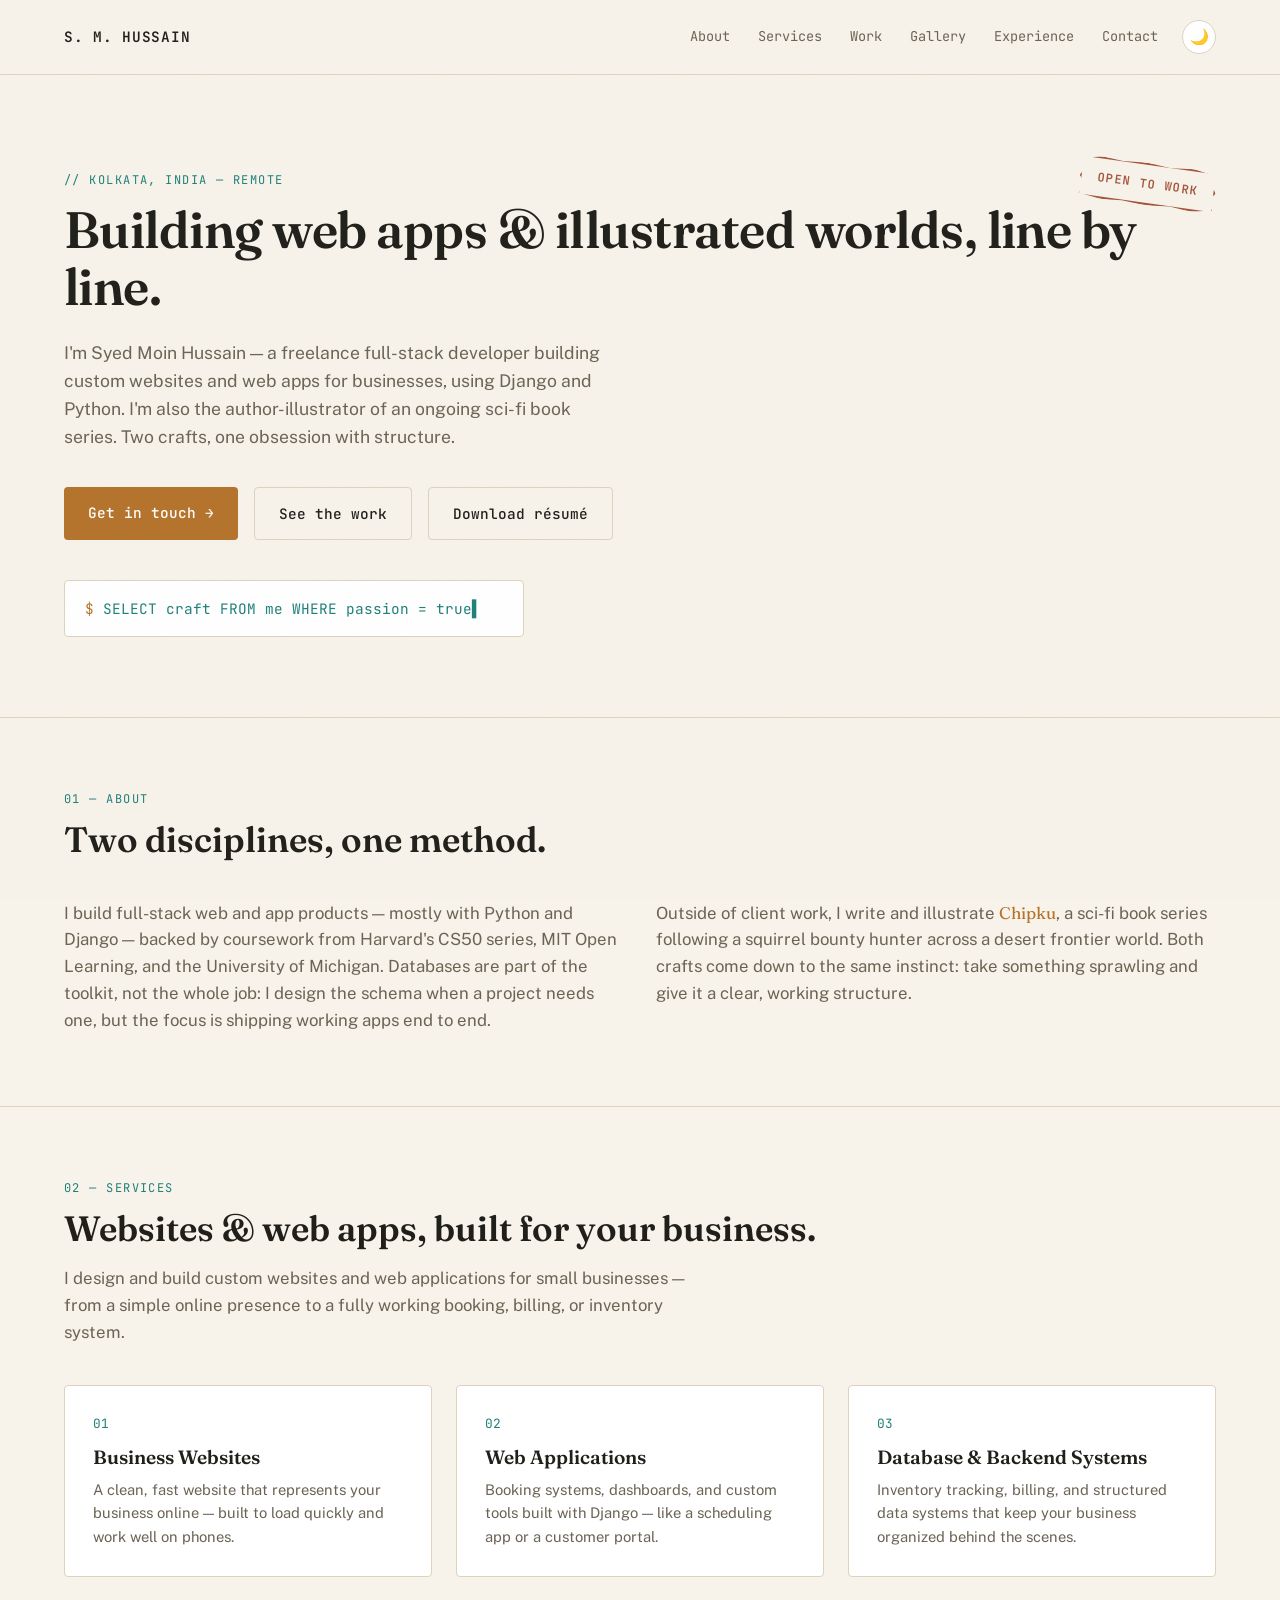
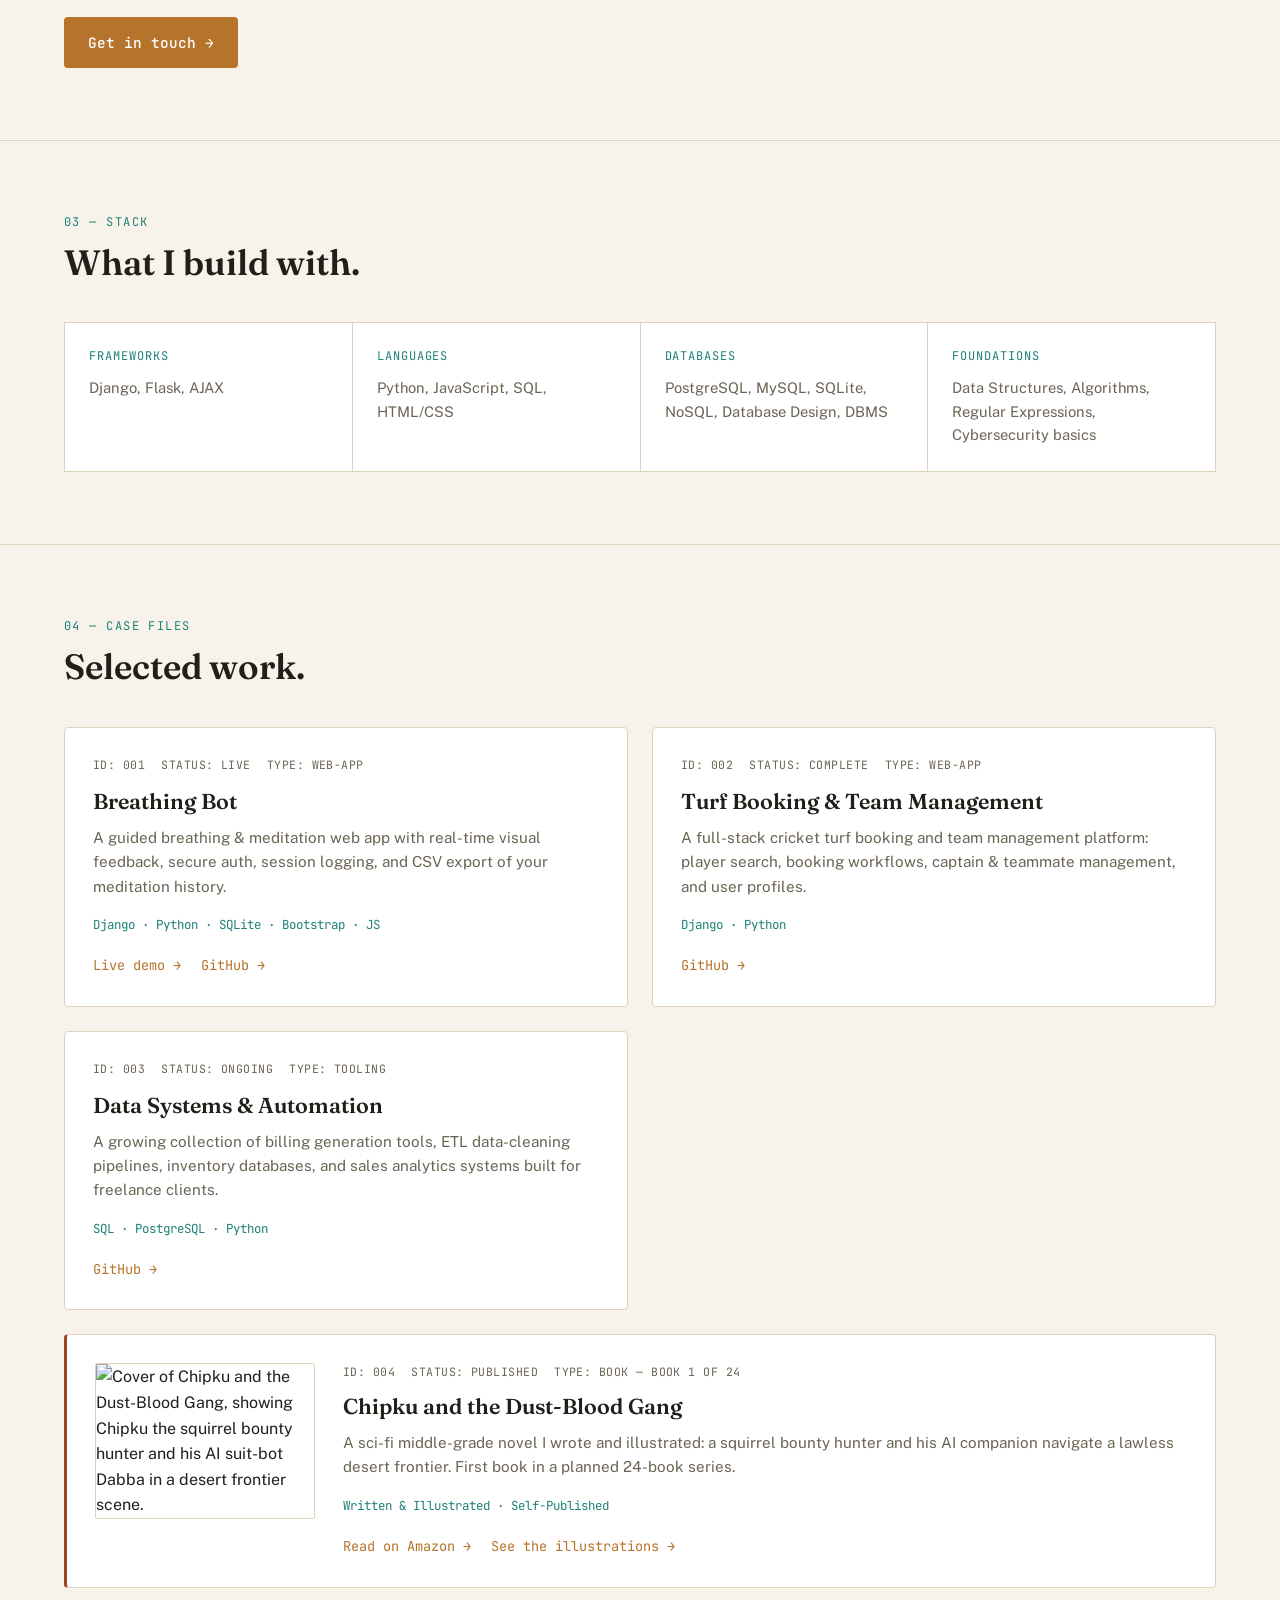
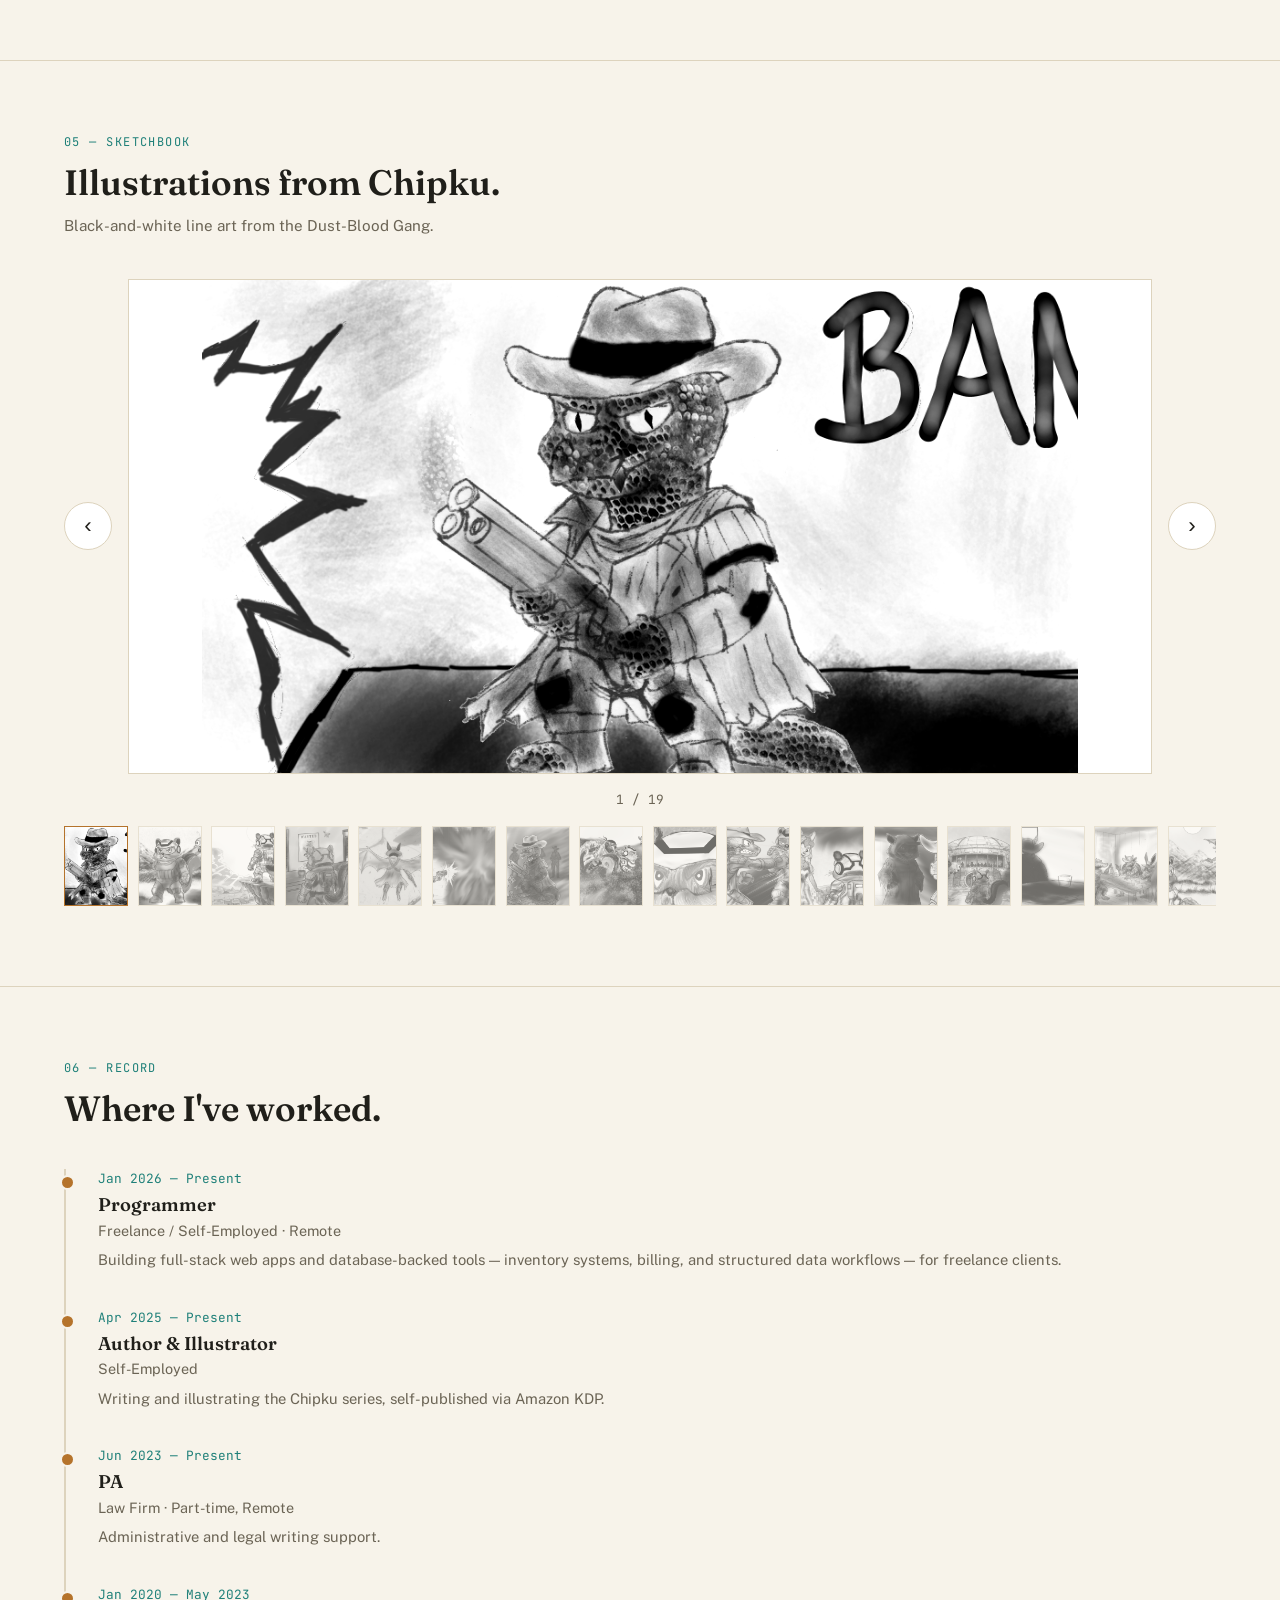
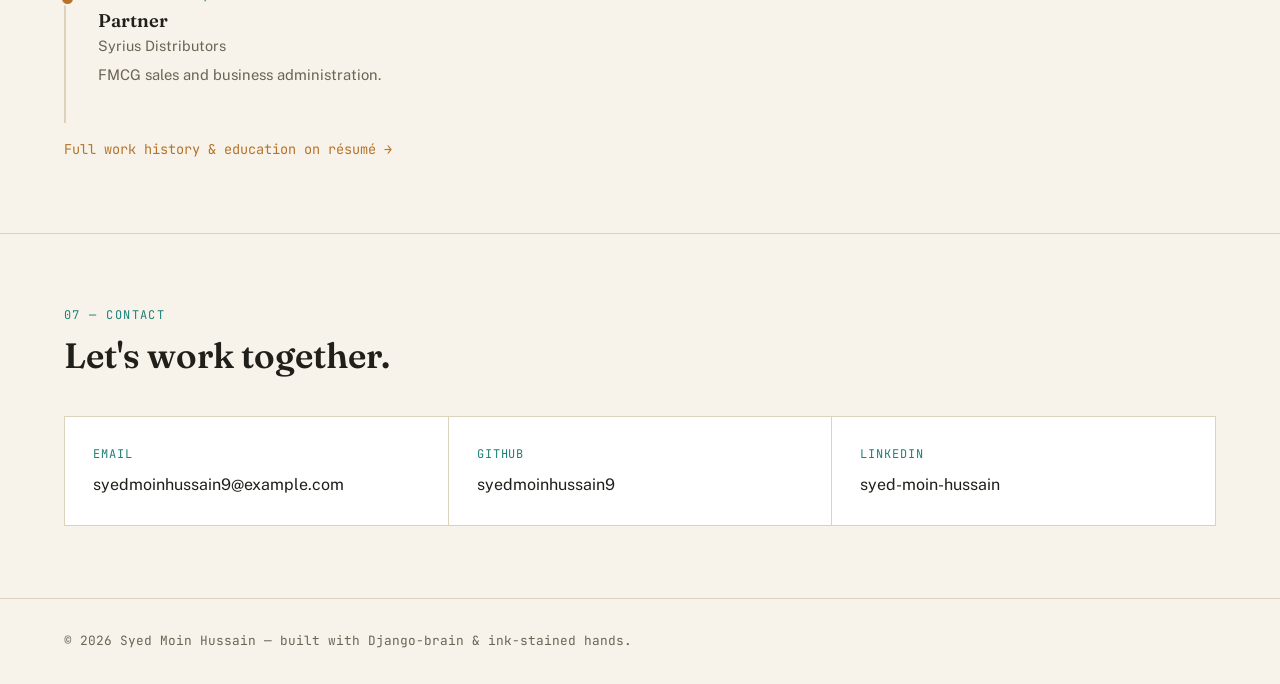
==== docs/index.html @ 38e09d34 "docs" ====
<!DOCTYPE html>
<html lang="en">
<head>
<meta charset="UTF-8">
<meta name="viewport" content="width=device-width, initial-scale=1.0">
<title>Syed Moin Hussain — Programmer, Author & Illustrator</title>
<meta name="description" content="Portfolio of Syed Moin Hussain — freelance full-stack web & app developer, author and illustrator based in Kolkata, India.">

<script>
  // Set theme before first paint to avoid a flash of the wrong theme
  (function() {
    try {
      var stored = localStorage.getItem('theme');
      var prefersDark = window.matchMedia('(prefers-color-scheme: dark)').matches;
      var theme = stored || (prefersDark ? 'dark' : 'light');
      if (theme === 'dark') document.documentElement.setAttribute('data-theme', 'dark');
    } catch (e) {}
  })();
</script>

<link rel="preconnect" href="https://fonts.googleapis.com">
<link rel="preconnect" href="https://fonts.gstatic.com" crossorigin>
<link href="https://fonts.googleapis.com/css2?family=Fraunces:opsz,wght@9..144,400;9..144,500;9..144,600;9..144,700&family=JetBrains+Mono:wght@400;500;600&family=Public+Sans:wght@400;500;600;700&display=swap" rel="stylesheet">

<link rel="stylesheet" href="css/style.css">
</head>
<body>

<!-- noise / grain overlay -->
<div class="grain" aria-hidden="true"></div>

<header class="site-header">
  <div class="site-header-inner">
    <a href="#top" class="brand">S. M. HUSSAIN</a>
    <div class="nav-group">
      <nav class="site-nav">
        <a href="#about">About</a>
        <a href="#services">Services</a>
        <a href="#work">Work</a>
        <a href="#gallery">Gallery</a>
        <a href="#experience">Experience</a>
        <a href="#contact">Contact</a>
      </nav>
      <button id="themeToggle" class="theme-toggle" aria-label="Switch to dark mode">
        <span class="theme-icon theme-icon-moon" aria-hidden="true">🌙</span>
        <span class="theme-icon theme-icon-sun" aria-hidden="true">☀️</span>
      </button>
    </div>
  </div>
</header>

<main>

  <!-- ============ HERO ============ -->
  <section class="hero" id="top">
    <div class="hero-inner">
      <p class="eyebrow mono">// KOLKATA, INDIA — REMOTE</p>
      <h1 class="hero-title">
        Building web apps &amp; illustrated worlds, line by line.
      </h1>
      <p class="hero-sub">
        I'm Syed Moin Hussain — a freelance full-stack developer building
        custom websites and web apps for businesses, using Django and Python.
        I'm also the author-illustrator of an ongoing sci-fi book series. Two
        crafts, one obsession with structure.
      </p>
      <div class="hero-actions">
        <a href="#contact" class="btn btn-primary">Get in touch →</a>
        <a href="#work" class="btn btn-ghost">See the work</a>
        <a href="resume/Syed_Moin_Hussain_Resume.pdf" class="btn btn-ghost">Download résumé</a>
      </div>
      <pre class="terminal-line mono" aria-hidden="true"><span class="prompt">$</span> <span class="type-target" id="typeTarget"></span><span class="cursor">▌</span></pre>
    </div>

    <div class="stamp" aria-hidden="true">
      <span>OPEN TO WORK</span>
    </div>
  </section>

  <!-- ============ ABOUT ============ -->
  <section class="section about" id="about">
    <div class="section-head">
      <p class="eyebrow mono">01 — ABOUT</p>
      <h2>Two disciplines, one method.</h2>
    </div>
    <div class="about-grid">
      <p class="about-text">
        I build full-stack web and app products &mdash; mostly with Python and
        Django &mdash; backed by coursework from Harvard's CS50 series, MIT
        Open Learning, and the University of Michigan. Databases are part of
        the toolkit, not the whole job: I design the schema when a project
        needs one, but the focus is shipping working apps end to end.
      </p>
      <p class="about-text">
        Outside of client work, I write and illustrate <em>Chipku</em>, a
        sci-fi book series following a squirrel bounty hunter across a desert
        frontier world. Both crafts come down to the same instinct: take
        something sprawling and give it a clear, working structure.
      </p>
    </div>
  </section>

  <!-- ============ SERVICES ============ -->
  <section class="section services" id="services">
    <div class="section-head">
      <p class="eyebrow mono">02 — SERVICES</p>
      <h2>Websites &amp; web apps, built for your business.</h2>
      <p class="services-sub">
        I design and build custom websites and web applications for small
        businesses &mdash; from a simple online presence to a fully working
        booking, billing, or inventory system.
      </p>
    </div>

    <div class="services-grid">
      <div class="service-card">
        <p class="service-num mono">01</p>
        <h3>Business Websites</h3>
        <p>A clean, fast website that represents your business online &mdash; built to load quickly and work well on phones.</p>
      </div>
      <div class="service-card">
        <p class="service-num mono">02</p>
        <h3>Web Applications</h3>
        <p>Booking systems, dashboards, and custom tools built with Django &mdash; like a scheduling app or a customer portal.</p>
      </div>
      <div class="service-card">
        <p class="service-num mono">03</p>
        <h3>Database &amp; Backend Systems</h3>
        <p>Inventory tracking, billing, and structured data systems that keep your business organized behind the scenes.</p>
      </div>
    </div>

    <div class="services-cta">
      <a href="#contact" class="btn btn-primary">Get in touch →</a>
    </div>
  </section>

  <!-- ============ SKILLS ============ -->
  <section class="section skills">
    <div class="section-head">
      <p class="eyebrow mono">03 — STACK</p>
      <h2>What I build with.</h2>
    </div>
    <div class="skills-grid">
      <div class="skill-card">
        <p class="skill-label mono">frameworks</p>
        <p>Django, Flask, AJAX</p>
      </div>
      <div class="skill-card">
        <p class="skill-label mono">languages</p>
        <p>Python, JavaScript, SQL, HTML/CSS</p>
      </div>
      <div class="skill-card">
        <p class="skill-label mono">databases</p>
        <p>PostgreSQL, MySQL, SQLite, NoSQL, Database Design, DBMS</p>
      </div>
      <div class="skill-card">
        <p class="skill-label mono">foundations</p>
        <p>Data Structures, Algorithms, Regular Expressions, Cybersecurity basics</p>
      </div>
    </div>
  </section>

  <!-- ============ WORK / PROJECTS ============ -->
  <section class="section work" id="work">
    <div class="section-head">
      <p class="eyebrow mono">04 — CASE FILES</p>
      <h2>Selected work.</h2>
    </div>

    <div class="case-grid">

      <!-- Breathing Bot -->
      <article class="case-card">
        <div class="case-meta mono">
          <span>id: 001</span><span>status: live</span><span>type: web-app</span>
        </div>
        <h3>Breathing Bot</h3>
        <p class="case-desc">
          A guided breathing &amp; meditation web app with real-time visual
          feedback, secure auth, session logging, and CSV export of your
          meditation history.
        </p>
        <p class="case-stack mono">Django · Python · SQLite · Bootstrap · JS</p>
        <div class="case-links">
          <a href="https://breathing-bot.onrender.com/" class="case-link" data-placeholder="render-url">Live demo →</a>
          <a href="https://github.com/syedmoinhussain9/breathing-bot-django" class="case-link">GitHub →</a>
        </div>
      </article>

      <!-- Turf Booking -->
      <article class="case-card">
        <div class="case-meta mono">
          <span>id: 002</span><span>status: complete</span><span>type: web-app</span>
        </div>
        <h3>Turf Booking &amp; Team Management</h3>
        <p class="case-desc">
          A full-stack cricket turf booking and team management platform:
          player search, booking workflows, captain &amp; teammate management,
          and user profiles.
        </p>
        <p class="case-stack mono">Django · Python</p>
        <div class="case-links">
          <a href="https://github.com/syedmoinhussain9/turf-booking-management-system" class="case-link">GitHub →</a>
        </div>
      </article>

      <!-- Data Portfolio -->
      <article class="case-card">
        <div class="case-meta mono">
          <span>id: 003</span><span>status: ongoing</span><span>type: tooling</span>
        </div>
        <h3>Data Systems &amp; Automation</h3>
        <p class="case-desc">
          A growing collection of billing generation tools, ETL data-cleaning
          pipelines, inventory databases, and sales analytics systems built for
          freelance clients.
        </p>
        <p class="case-stack mono">SQL · PostgreSQL · Python</p>
        <div class="case-links">
          <a href="https://github.com/syedmoinhussain9/data-portfolio" class="case-link">GitHub →</a>
        </div>
      </article>

      <!-- Chipku book -->
      <article class="case-card case-card--book">
        <a href="https://www.amazon.in/CHIPKU-Dust-Blood-Gang-Cindara-Frontier-ebook/dp/B0GFF1YKBP" class="case-cover-link" aria-label="View Chipku and the Dust-Blood Gang on Amazon">
          <img class="case-cover" src="assets/images/cover%20photo.png" alt="Cover of Chipku and the Dust-Blood Gang, showing Chipku the squirrel bounty hunter and his AI suit-bot Dabba in a desert frontier scene." loading="lazy">
        </a>
        <div class="case-book-content">
          <div class="case-meta mono">
            <span>id: 004</span><span>status: published</span><span>type: book — book 1 of 24</span>
          </div>
          <h3>Chipku and the Dust-Blood Gang</h3>
          <p class="case-desc">
            A sci-fi middle-grade novel I wrote and illustrated: a squirrel
            bounty hunter and his AI companion navigate a lawless desert
            frontier. First book in a planned 24-book series.
          </p>
          <p class="case-stack mono">Written &amp; Illustrated · Self-Published</p>
          <div class="case-links">
            <a href="https://www.amazon.in/CHIPKU-Dust-Blood-Gang-Cindara-Frontier-ebook/dp/B0GFF1YKBP" class="case-link">Read on Amazon →</a>
            <a href="#gallery" class="case-link">See the illustrations →</a>
          </div>
        </div>
      </article>

    </div>
  </section>

  <!-- ============ GALLERY ============ -->
  <section class="section gallery" id="gallery">
    <div class="section-head">
      <p class="eyebrow mono">05 — SKETCHBOOK</p>
      <h2>Illustrations from Chipku.</h2>
      <p class="gallery-sub">Black-and-white line art from the Dust-Blood Gang.</p>
    </div>

    <div class="carousel">
      <button class="carousel-arrow carousel-prev" id="prevBtn" aria-label="Previous illustration">‹</button>

      <button class="carousel-viewport" id="carouselViewport" aria-label="View current illustration larger">
        <img id="carouselImg" src="assets/images/image%201.png" alt="Chipku illustration 1" class="carousel-image">
      </button>

      <button class="carousel-arrow carousel-next" id="nextBtn" aria-label="Next illustration">›</button>
    </div>

    <p class="carousel-count mono" id="carouselCount" aria-live="polite">1 / 19</p>

    <div class="carousel-thumbs" id="carouselThumbs"></div>
  </section>

  <!-- Lightbox overlay (full-screen view of the current slide) -->
  <div class="lightbox" id="lightbox" role="dialog" aria-modal="true" aria-label="Enlarged illustration" hidden>
    <button class="lightbox-close" id="lightboxClose" aria-label="Close">✕</button>
    <img src="" alt="" id="lightboxImg">
  </div>

  <!-- ============ EXPERIENCE ============ -->
  <section class="section experience" id="experience">
    <div class="section-head">
      <p class="eyebrow mono">06 — RECORD</p>
      <h2>Where I've worked.</h2>
    </div>

    <ol class="timeline">
      <li class="timeline-item">
        <p class="timeline-date mono">Jan 2026 — Present</p>
        <h3>Programmer</h3>
        <p>Freelance / Self-Employed &middot; Remote</p>
        <p class="timeline-desc">Building full-stack web apps and database-backed tools — inventory systems, billing, and structured data workflows — for freelance clients.</p>
      </li>
      <li class="timeline-item">
        <p class="timeline-date mono">Apr 2025 — Present</p>
        <h3>Author &amp; Illustrator</h3>
        <p>Self-Employed</p>
        <p class="timeline-desc">Writing and illustrating the Chipku series, self-published via Amazon KDP.</p>
      </li>
      <li class="timeline-item">
        <p class="timeline-date mono">Jun 2023 — Present</p>
        <h3>PA</h3>
        <p>Law Firm &middot; Part-time, Remote</p>
        <p class="timeline-desc">Administrative and legal writing support.</p>
      </li>
      <li class="timeline-item">
        <p class="timeline-date mono">Jan 2020 — May 2023</p>
        <h3>Partner</h3>
        <p>Syrius Distributors</p>
        <p class="timeline-desc">FMCG sales and business administration.</p>
      </li>
    </ol>

    <p class="timeline-more">
      <a href="resume/Syed_Moin_Hussain_Resume.pdf">Full work history &amp; education on résumé →</a>
    </p>
  </section>

  <!-- ============ CONTACT ============ -->
  <section class="section contact" id="contact">
    <div class="section-head">
      <p class="eyebrow mono">07 — CONTACT</p>
      <h2>Let's work together.</h2>
    </div>
    <div class="contact-grid">
      <a href="mailto:syedmoinhussain9@example.com" class="contact-link">
        <span class="mono">email</span>
        <span>syedmoinhussain9@example.com</span>
      </a>
      <a href="https://github.com/syedmoinhussain9" class="contact-link">
        <span class="mono">github</span>
        <span>syedmoinhussain9</span>
      </a>
      <a href="https://www.linkedin.com/in/syed-moin-hussain-5823b2195" class="contact-link">
        <span class="mono">linkedin</span>
        <span>syed-moin-hussain</span>
      </a>
    </div>
  </section>

</main>

<footer class="site-footer">
  <p class="mono">© <span id="year"></span> Syed Moin Hussain — built with Django-brain &amp; ink-stained hands.</p>
</footer>

<script src="js/script.js"></script>
</body>
</html>
---- docs/css/style.css ----
/* ==========================================================================
   TOKENS
   ========================================================================== */
:root {
  --bg:           #f7f3ea;
  --surface:      #ffffff;
  --surface-alt:  #efe8d8;
  --ink:          #201f1a;
  --muted:        #6b6455;
  --accent-sand:  #b5732b;
  --accent-teal:  #1f8079;
  --accent-rust:  #9c4327;
  --border:       #ddd3bd;
  --header-bg:    rgba(247, 243, 234, 0.85);

  --font-display: 'Fraunces', serif;
  --font-mono:    'JetBrains Mono', monospace;
  --font-body:    'Public Sans', sans-serif;

  --max-width: 1080px;
  --side-pad: clamp(1.5rem, 5vw, 5rem);
  --radius: 4px;
}

/* Dark theme overrides — activated via [data-theme="dark"] on <html> */
[data-theme="dark"] {
  --bg:           #14151c;
  --surface:      #1c1e2a;
  --surface-alt:  #242737;
  --ink:          #eee6d6;
  --muted:        #948d7c;
  --accent-sand:  #c98a3e;
  --accent-teal:  #49b9ae;
  --accent-rust:  #a4462c;
  --border:       #33364a;
  --header-bg:    rgba(20, 21, 28, 0.85);
}

/* Smooth theme transition */
body,
.site-header,
.terminal-line,
.btn,
.skill-card,
.service-card,
.case-card,
.carousel-viewport,
.carousel-arrow,
.carousel-thumb,
.contact-link {
  transition: background-color 0.25s ease, color 0.25s ease, border-color 0.25s ease;
}

/* ==========================================================================
   RESET & BASE
   ========================================================================== */
* { box-sizing: border-box; }
html { scroll-behavior: smooth; }

@media (prefers-reduced-motion: reduce) {
  html { scroll-behavior: auto; }
  * { animation-duration: 0.01ms !important; animation-iteration-count: 1 !important; transition-duration: 0.01ms !important; }
}

body {
  margin: 0;
  background: var(--bg);
  color: var(--ink);
  font-family: var(--font-body);
  font-size: 16px;
  line-height: 1.6;
  -webkit-font-smoothing: antialiased;
}

a {
  color: inherit;
  text-decoration: none;
}

h1, h2, h3 {
  font-family: var(--font-display);
  font-weight: 600;
  line-height: 1.1;
  margin: 0;
}

p { margin: 0; }

.mono { font-family: var(--font-mono); }

.eyebrow {
  color: var(--accent-teal);
  letter-spacing: 0.12em;
  text-transform: uppercase;
  font-size: 0.75rem;
  margin-bottom: 0.75rem;
}

::selection {
  background: var(--accent-sand);
  color: var(--bg);
}

:focus-visible {
  outline: 2px solid var(--accent-teal);
  outline-offset: 3px;
}

/* Grain / texture overlay -------------------------------------------------- */
.grain {
  position: fixed;
  inset: 0;
  z-index: 999;
  pointer-events: none;
  opacity: 0.035;
  background-image: url("data:image/svg+xml,%3Csvg xmlns='http://www.w3.org/2000/svg' width='120' height='120'%3E%3Cfilter id='n'%3E%3CfeTurbulence type='fractalNoise' baseFrequency='0.9' numOctaves='2' stitchTiles='stitch'/%3E%3C/filter%3E%3Crect width='100%25' height='100%25' filter='url(%23n)'/%3E%3C/svg%3E");
}

/* ==========================================================================
   HEADER
   ========================================================================== */
.site-header {
  position: sticky;
  top: 0;
  z-index: 100;
  background: var(--header-bg);
  backdrop-filter: blur(8px);
  border-bottom: 1px solid var(--border);
}

.site-header-inner {
  width: 100%;
  display: flex;
  align-items: center;
  justify-content: space-between;
  padding: 1.25rem var(--side-pad);
}

.brand {
  font-family: var(--font-mono);
  font-weight: 600;
  font-size: 0.9rem;
  letter-spacing: 0.05em;
}

.site-nav {
  display: flex;
  gap: 1.75rem;
  font-family: var(--font-mono);
  font-size: 0.85rem;
}

.site-nav a {
  color: var(--muted);
  transition: color 0.2s ease;
}

.site-nav a:hover { color: var(--accent-sand); }

.nav-group {
  display: flex;
  align-items: center;
  gap: 1.5rem;
}

.theme-toggle {
  display: flex;
  align-items: center;
  justify-content: center;
  width: 34px;
  height: 34px;
  border-radius: 50%;
  border: 1px solid var(--border);
  background: var(--surface);
  cursor: pointer;
  padding: 0;
  transition: border-color 0.2s ease, background-color 0.25s ease;
}

.theme-toggle:hover {
  border-color: var(--accent-sand);
}

.theme-icon {
  font-size: 0.95rem;
  line-height: 1;
  display: none;
}

/* Show the moon (switch-to-dark) icon in light mode, sun in dark mode */
.theme-icon-moon { display: block; }
.theme-icon-sun { display: none; }

[data-theme="dark"] .theme-icon-moon { display: none; }
[data-theme="dark"] .theme-icon-sun { display: block; }

/* ==========================================================================
   HERO
   ========================================================================== */
.hero {
  position: relative;
  width: 100%;
  padding: 6rem var(--side-pad) 5rem;
}

.hero-inner { max-width: 1200px; }

.hero-title {
  font-size: clamp(2.2rem, 5.5vw, 3.2rem);
  letter-spacing: -0.01em;
  margin-bottom: 1.5rem;
}

.accent-underline {
  background-image: linear-gradient(180deg, transparent 62%, var(--accent-sand) 62%);
}

.hero-sub {
  font-size: 1.1rem;
  color: var(--muted);
  max-width: 560px;
  margin-bottom: 2.25rem;
}

.hero-actions {
  display: flex;
  gap: 1rem;
  margin-bottom: 2.5rem;
  flex-wrap: wrap;
}

.btn {
  display: inline-block;
  padding: 0.85rem 1.5rem;
  border-radius: var(--radius);
  font-family: var(--font-mono);
  font-size: 0.9rem;
  font-weight: 500;
  transition: transform 0.15s ease, background 0.2s ease, border-color 0.2s ease;
}

.btn-primary {
  background: var(--accent-sand);
  color: #fff;
}
.btn-primary:hover { background: var(--accent-rust); color: #fff; transform: translateY(-2px); }

.btn-ghost {
  border: 1px solid var(--border);
  color: var(--ink);
}
.btn-ghost:hover { border-color: var(--accent-teal); color: var(--accent-teal); transform: translateY(-2px); }

.terminal-line {
  background: var(--surface);
  border: 1px solid var(--border);
  border-radius: var(--radius);
  padding: 1rem 1.25rem;
  font-size: 0.9rem;
  color: var(--accent-teal);
  max-width: 460px;
  margin: 0;
  white-space: pre-wrap;
}

.prompt { color: var(--accent-sand); }

.cursor {
  animation: blink 1s step-end infinite;
  color: var(--accent-teal);
}

@keyframes blink {
  0%, 100% { opacity: 1; }
  50% { opacity: 0; }
}

/* Bounty stamp signature element ------------------------------------------ */
.stamp {
  position: absolute;
  top: 5.5rem;
  right: var(--side-pad);
  transform: rotate(8deg);
  border: 2px solid var(--accent-rust);
  color: var(--accent-rust);
  font-family: var(--font-mono);
  font-weight: 600;
  font-size: 0.75rem;
  letter-spacing: 0.12em;
  padding: 0.6rem 1rem;
  clip-path: polygon(
    2% 8%, 15% 0%, 30% 4%, 48% 0%, 65% 5%, 82% 0%, 98% 9%,
    96% 30%, 100% 50%, 95% 70%, 99% 91%, 83% 100%, 68% 95%,
    50% 100%, 33% 96%, 18% 100%, 1% 92%, 5% 70%, 0% 50%, 4% 30%
  );
  opacity: 0.9;
  display: none;
}

@media (min-width: 860px) {
  .stamp { display: block; }
}

/* ==========================================================================
   SECTION LAYOUT
   ========================================================================== */
.section {
  width: 100%;
  padding: 4.5rem var(--side-pad);
  border-top: 1px solid var(--border);
}

.section-head { margin-bottom: 2.5rem; }
.section-head h2 { font-size: clamp(1.6rem, 3.5vw, 2.2rem); }

/* About --------------------------------------------------------------------*/
.about-grid {
  display: grid;
  grid-template-columns: 1fr 1fr;
  gap: 2rem;
}

.about-text { color: var(--muted); font-size: 1.05rem; }
.about-text em { color: var(--accent-sand); font-style: normal; font-family: var(--font-display); }

@media (max-width: 720px) {
  .about-grid { grid-template-columns: 1fr; }
}

/* Services -----------------------------------------------------------------*/
.services-sub {
  color: var(--muted);
  font-size: 1.05rem;
  max-width: 640px;
  margin-top: 1rem;
}

.services-grid {
  display: grid;
  grid-template-columns: repeat(3, 1fr);
  gap: 1.5rem;
  margin-bottom: 2.5rem;
}

.service-card {
  background: var(--surface);
  border: 1px solid var(--border);
  border-radius: var(--radius);
  padding: 1.75rem;
}

.service-num {
  color: var(--accent-teal);
  font-size: 0.8rem;
  margin-bottom: 0.75rem;
}

.service-card h3 {
  font-size: 1.2rem;
  margin-bottom: 0.6rem;
}

.service-card p:last-child {
  color: var(--muted);
  font-size: 0.92rem;
}

.services-cta {
  display: flex;
  justify-content: flex-start;
}

@media (max-width: 860px) {
  .services-grid { grid-template-columns: 1fr; }
}

/* Skills ---------------------------------------------------------------- */
.skills-grid {
  display: grid;
  grid-template-columns: repeat(4, 1fr);
  gap: 1px;
  background: var(--border);
  border: 1px solid var(--border);
}

.skill-card {
  background: var(--surface);
  padding: 1.5rem;
}

.skill-label {
  color: var(--accent-teal);
  font-size: 0.75rem;
  letter-spacing: 0.08em;
  text-transform: uppercase;
  margin-bottom: 0.6rem;
}

.skill-card p:last-child { color: var(--muted); font-size: 0.92rem; }

@media (max-width: 860px) {
  .skills-grid { grid-template-columns: repeat(2, 1fr); }
}

/* Work / Case cards -------------------------------------------------------*/
.case-grid {
  display: grid;
  grid-template-columns: repeat(2, 1fr);
  gap: 1.5rem;
}

.case-card {
  background: var(--surface);
  border: 1px solid var(--border);
  border-radius: var(--radius);
  padding: 1.75rem;
  transition: border-color 0.2s ease, transform 0.2s ease;
}

.case-card:hover {
  border-color: var(--accent-sand);
  transform: translateY(-3px);
}

.case-card--book {
  grid-column: 1 / -1;
  display: grid;
  grid-template-columns: 220px 1fr;
  gap: 1.75rem;
  border-left: 3px solid var(--accent-rust);
  padding: 1.75rem;
}

.case-cover-link {
  display: block;
  overflow: hidden;
  border-radius: 2px;
}

.case-cover {
  width: 100%;
  height: 100%;
  object-fit: cover;
  border-radius: 2px;
  border: 1px solid var(--border);
  transition: transform 0.25s ease, filter 0.25s ease;
}

.case-cover-link:hover .case-cover {
  transform: scale(1.03);
  filter: brightness(1.08);
}

.case-book-content {
  display: flex;
  flex-direction: column;
  justify-content: center;
}

.case-book-content .case-meta { margin-bottom: 0.85rem; }

@media (max-width: 640px) {
  .case-card--book {
    grid-template-columns: 1fr;
  }
  .case-cover {
    max-height: 280px;
  }
}

.case-meta {
  display: flex;
  gap: 1rem;
  flex-wrap: wrap;
  font-size: 0.72rem;
  color: var(--muted);
  margin-bottom: 1rem;
  text-transform: uppercase;
  letter-spacing: 0.04em;
}

.case-card h3 {
  font-size: 1.35rem;
  margin-bottom: 0.75rem;
}

.case-desc {
  color: var(--muted);
  font-size: 0.95rem;
  margin-bottom: 1rem;
}

.case-stack {
  font-size: 0.78rem;
  color: var(--accent-teal);
  margin-bottom: 1.25rem;
}

.case-links {
  display: flex;
  gap: 1.25rem;
  flex-wrap: wrap;
}

.case-link {
  font-family: var(--font-mono);
  font-size: 0.85rem;
  color: var(--accent-sand);
  border-bottom: 1px solid transparent;
  transition: border-color 0.2s ease;
}

.case-link:hover { border-color: var(--accent-sand); }

@media (max-width: 780px) {
  .case-grid { grid-template-columns: 1fr; }
}

@media (min-width: 1400px) {
  .case-grid { grid-template-columns: repeat(3, 1fr); }
}

/* Gallery / Carousel --------------------------------------------------------*/
.gallery-sub {
  color: var(--muted);
  font-size: 0.95rem;
  margin-top: 0.75rem;
}

.carousel {
  display: flex;
  align-items: center;
  gap: 1rem;
}

.carousel-viewport {
  flex: 1;
  border: 1px solid var(--border);
  background: var(--surface);
  padding: 0;
  cursor: zoom-in;
  overflow: hidden;
  display: flex;
  align-items: center;
  justify-content: center;
  height: clamp(320px, 55vh, 560px);
}

.carousel-image {
  max-width: 100%;
  max-height: 100%;
  object-fit: contain;
  filter: grayscale(1) contrast(1.05);
  transition: filter 0.2s ease;
}

.carousel-viewport:hover .carousel-image { filter: grayscale(0.35) contrast(1.05); }

.carousel-arrow {
  flex-shrink: 0;
  width: 48px;
  height: 48px;
  border-radius: 50%;
  border: 1px solid var(--border);
  background: var(--surface);
  color: var(--ink);
  font-size: 1.4rem;
  cursor: pointer;
  transition: border-color 0.2s ease, color 0.2s ease;
}

.carousel-arrow:hover {
  border-color: var(--accent-sand);
  color: var(--accent-sand);
}

.carousel-count {
  text-align: center;
  color: var(--muted);
  font-size: 0.8rem;
  margin-top: 1rem;
}

.carousel-thumbs {
  display: flex;
  gap: 0.6rem;
  overflow-x: auto;
  margin-top: 1rem;
  padding-bottom: 0.5rem;
}

.carousel-thumb {
  flex-shrink: 0;
  width: 64px;
  height: 80px;
  border: 1px solid var(--border);
  padding: 0;
  cursor: pointer;
  overflow: hidden;
  opacity: 0.55;
  transition: opacity 0.2s ease, border-color 0.2s ease;
}

.carousel-thumb img {
  width: 100%;
  height: 100%;
  object-fit: cover;
  filter: grayscale(1);
  display: block;
}

.carousel-thumb:hover { opacity: 0.85; }

.carousel-thumb.active {
  opacity: 1;
  border-color: var(--accent-sand);
}

@media (max-width: 640px) {
  .carousel-arrow { width: 38px; height: 38px; font-size: 1.1rem; }
  .carousel-viewport { height: clamp(240px, 45vh, 400px); }
}

.lightbox {
  position: fixed;
  inset: 0;
  z-index: 1000;
  background: rgba(10, 10, 14, 0.92);
  display: flex;
  align-items: center;
  justify-content: center;
  padding: 2rem;
}

.lightbox[hidden] { display: none; }

.lightbox img {
  max-width: min(90vw, 900px);
  max-height: 85vh;
  object-fit: contain;
  border: 1px solid var(--border);
}

.lightbox-close {
  position: absolute;
  top: 1.5rem;
  right: 1.5rem;
  background: transparent;
  border: 1px solid var(--border);
  color: var(--ink);
  width: 40px;
  height: 40px;
  border-radius: 50%;
  font-size: 1rem;
  cursor: pointer;
  transition: border-color 0.2s ease, color 0.2s ease;
}

.lightbox-close:hover {
  border-color: var(--accent-sand);
  color: var(--accent-sand);
}

/* Experience timeline -------------------------------------------------------*/
.timeline {
  list-style: none;
  margin: 0;
  padding: 0;
  border-left: 2px solid var(--border);
}

.timeline-item {
  position: relative;
  padding: 0 0 2.25rem 2rem;
}

.timeline-item::before {
  content: '';
  position: absolute;
  left: -6.5px;
  top: 6px;
  width: 11px;
  height: 11px;
  background: var(--accent-sand);
  border-radius: 50%;
  border: 2px solid var(--bg);
}

.timeline-date {
  color: var(--accent-teal);
  font-size: 0.8rem;
  margin-bottom: 0.35rem;
}

.timeline-item h3 { font-size: 1.15rem; margin-bottom: 0.2rem; }
.timeline-item p:not(.timeline-date):not(.timeline-desc) { color: var(--muted); font-size: 0.9rem; }
.timeline-desc { color: var(--muted); font-size: 0.92rem; margin-top: 0.4rem; }

.timeline-more {
  margin-top: 1rem;
  font-family: var(--font-mono);
  font-size: 0.85rem;
}

.timeline-more a { color: var(--accent-sand); }
.timeline-more a:hover { color: var(--accent-rust); }

/* Contact -------------------------------------------------------------------*/
.contact-grid {
  display: grid;
  grid-template-columns: repeat(3, 1fr);
  gap: 1px;
  background: var(--border);
  border: 1px solid var(--border);
}

.contact-link {
  background: var(--surface);
  padding: 1.75rem;
  display: flex;
  flex-direction: column;
  gap: 0.5rem;
  transition: background 0.2s ease;
}

.contact-link:hover { background: var(--surface-alt); }

.contact-link span:first-child {
  color: var(--accent-teal);
  font-size: 0.75rem;
  text-transform: uppercase;
  letter-spacing: 0.08em;
}

.contact-link span:last-child { font-size: 1rem; }

@media (max-width: 720px) {
  .contact-grid { grid-template-columns: 1fr; }
}

/* Footer ----------------------------------------------------------------- */
.site-footer {
  width: 100%;
  padding: 2rem var(--side-pad);
  color: var(--muted);
  font-size: 0.8rem;
  border-top: 1px solid var(--border);
}
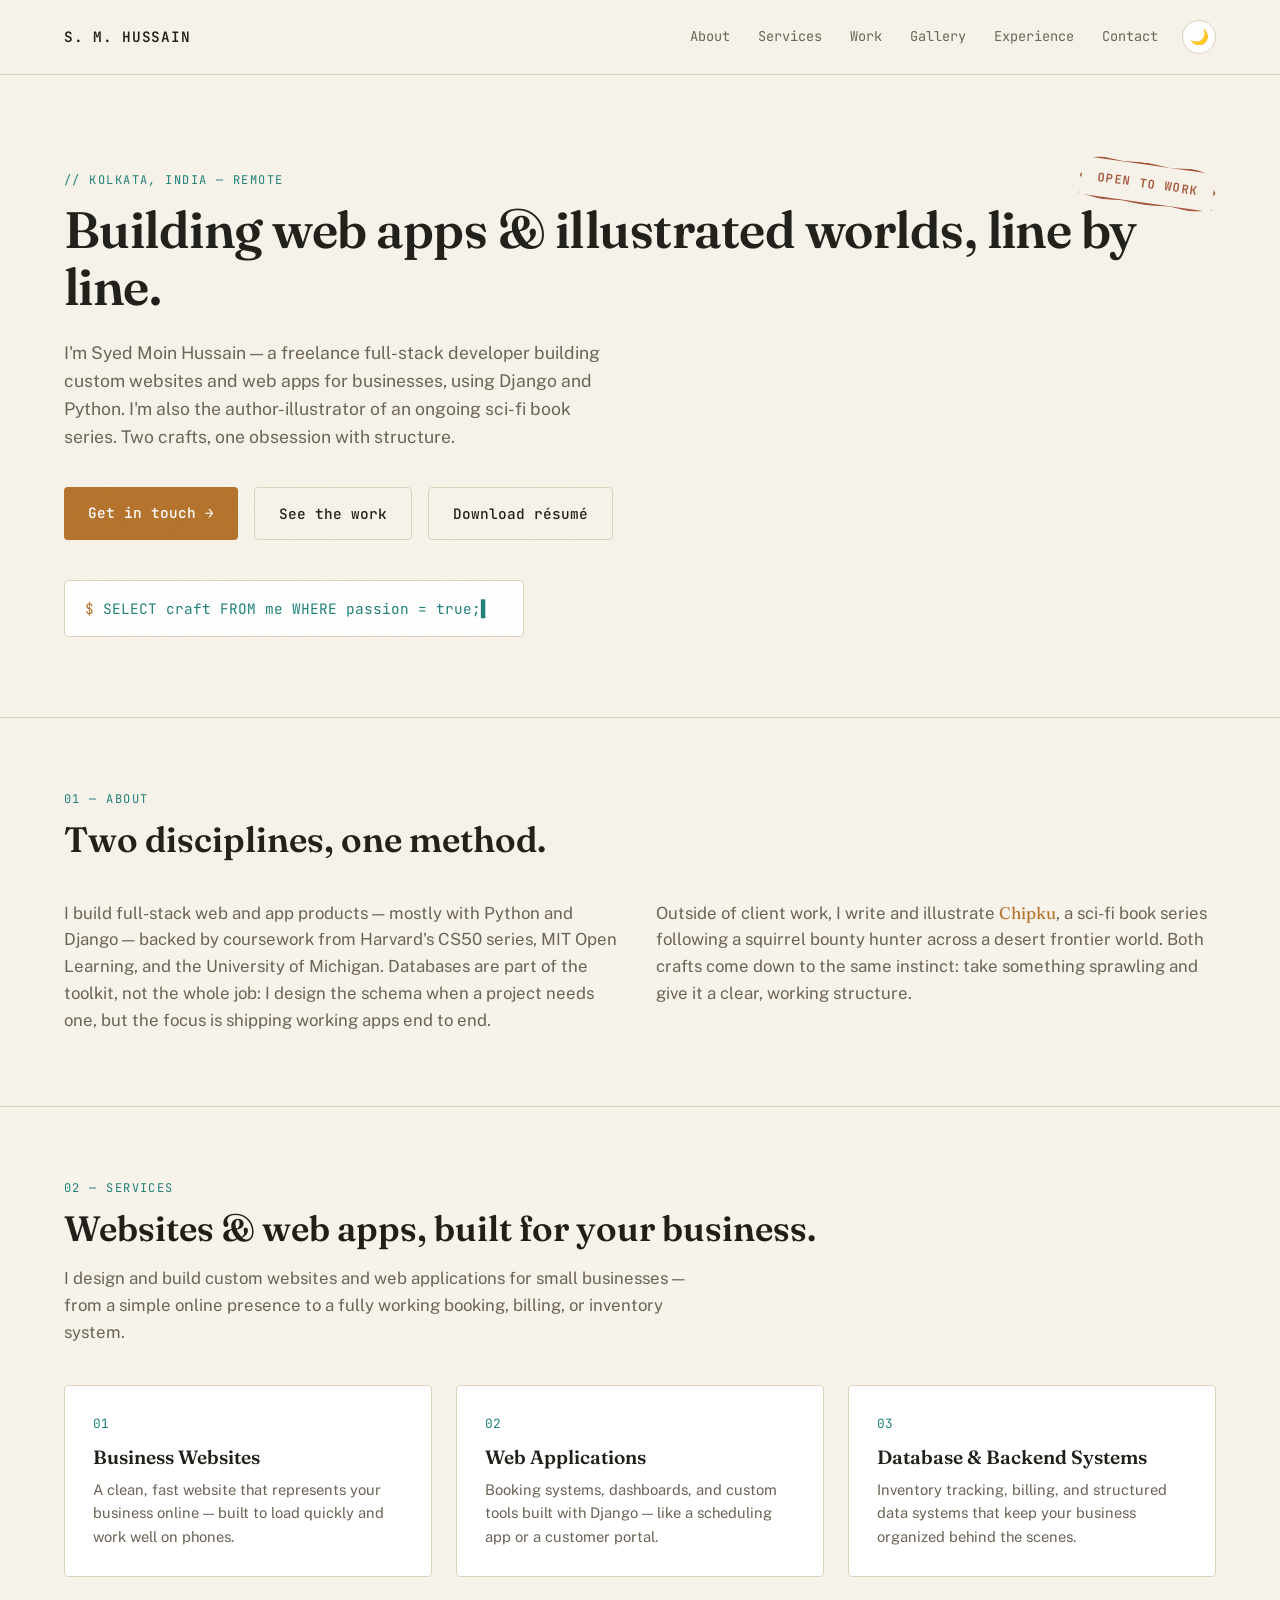
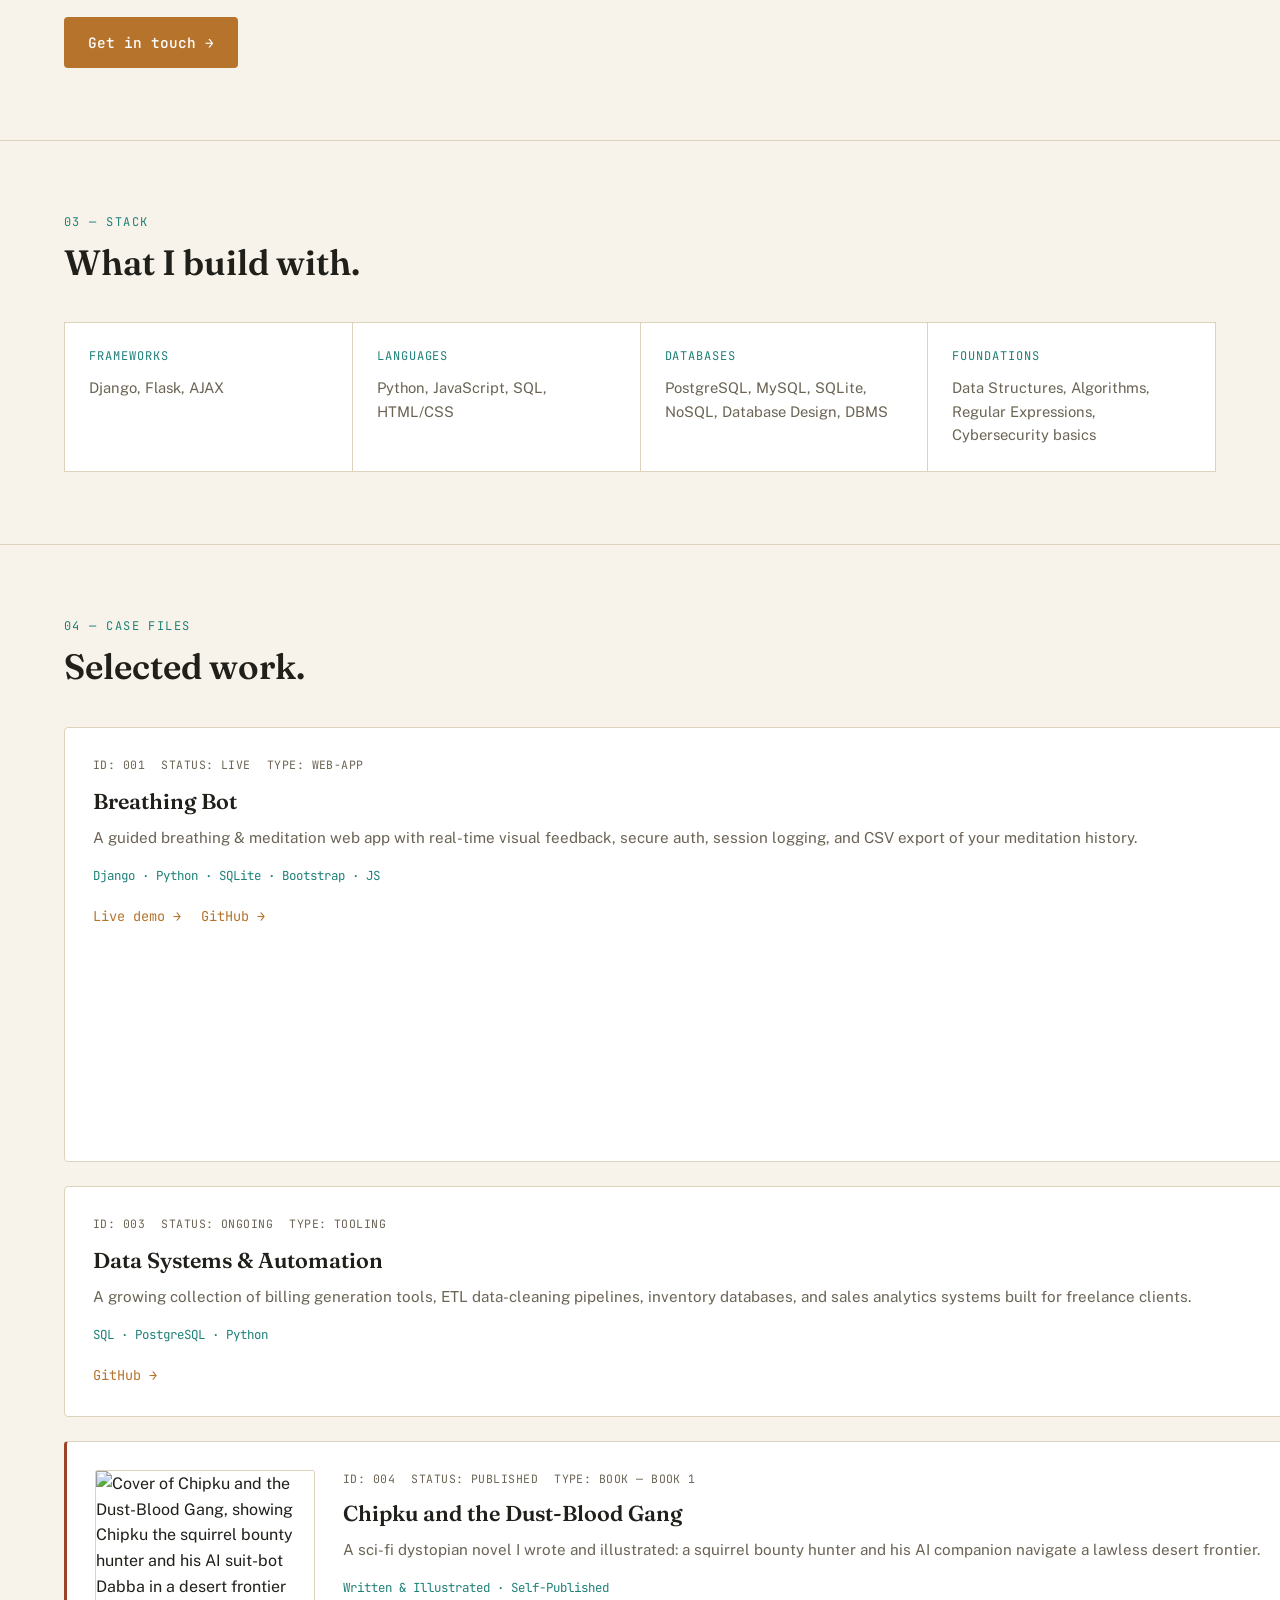
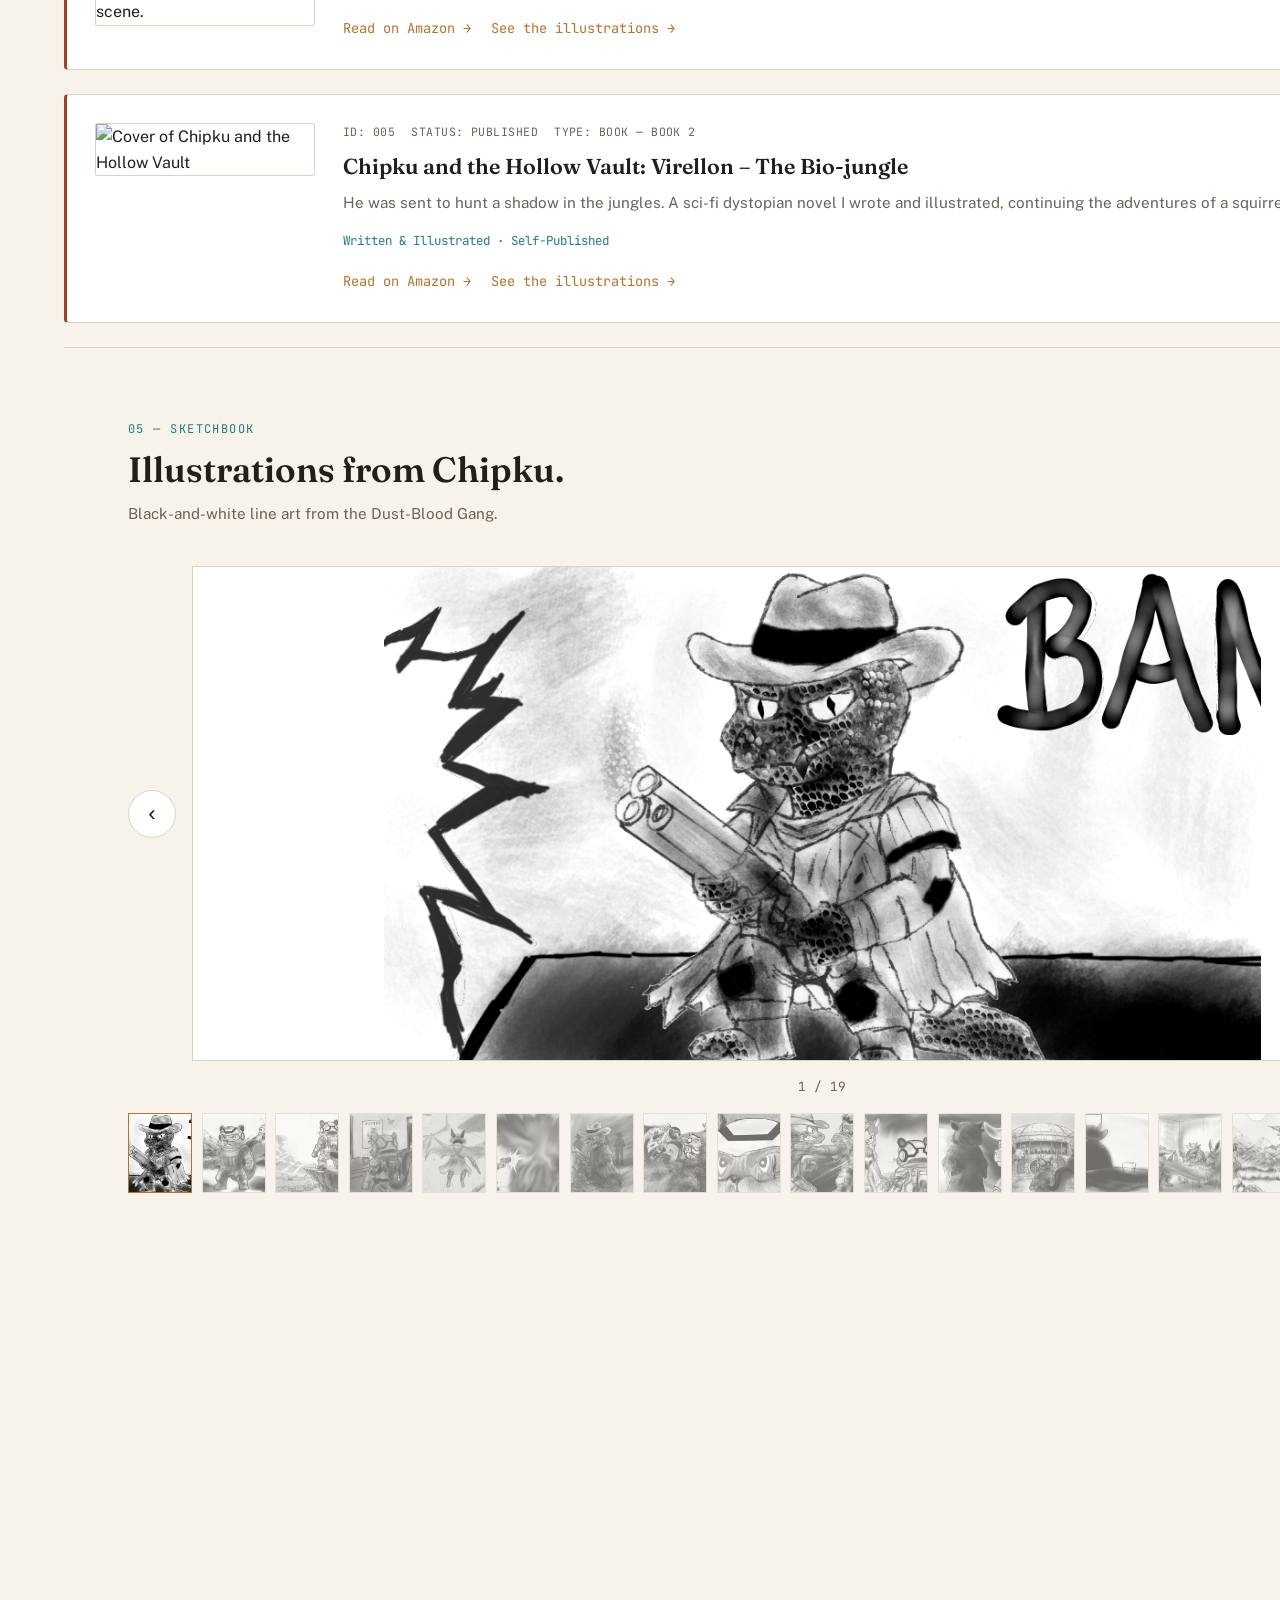
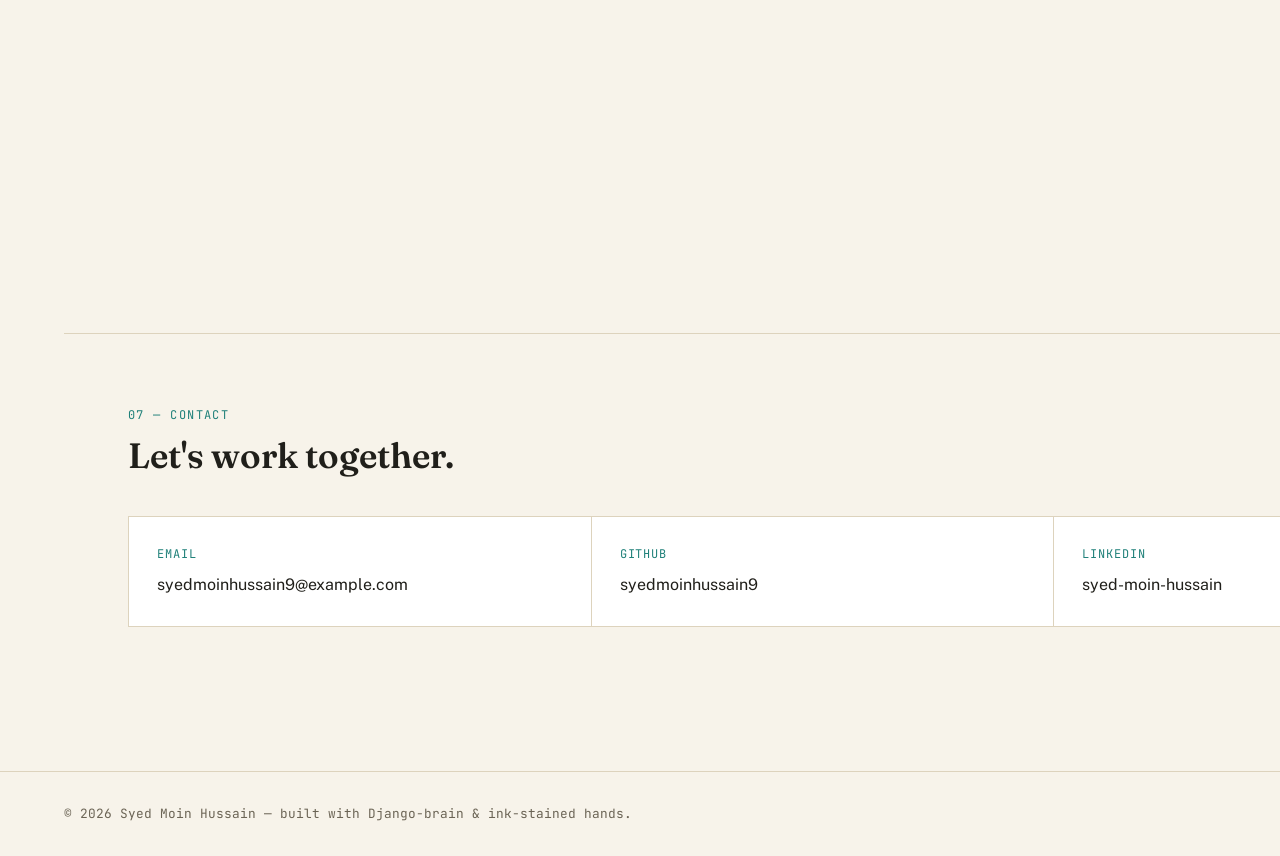
==== commit 6fc669b7: "Update portfolio with Book 2 and revise Book 1 description" ====
--- a/docs/index.html
+++ b/docs/index.html
@@ -222,20 +222,20 @@
         </div>
       </article>
 
-      <!-- Chipku book -->
+      <!-- Chipku book 1 -->
       <article class="case-card case-card--book">
         <a href="https://www.amazon.in/CHIPKU-Dust-Blood-Gang-Cindara-Frontier-ebook/dp/B0GFF1YKBP" class="case-cover-link" aria-label="View Chipku and the Dust-Blood Gang on Amazon">
           <img class="case-cover" src="assets/images/cover%20photo.png" alt="Cover of Chipku and the Dust-Blood Gang, showing Chipku the squirrel bounty hunter and his AI suit-bot Dabba in a desert frontier scene." loading="lazy">
         </a>
         <div class="case-book-content">
           <div class="case-meta mono">
-            <span>id: 004</span><span>status: published</span><span>type: book — book 1 of 24</span>
+            <span>id: 004</span><span>status: published</span><span>type: book — book 1</span>
           </div>
           <h3>Chipku and the Dust-Blood Gang</h3>
           <p class="case-desc">
-            A sci-fi middle-grade novel I wrote and illustrated: a squirrel
+            A sci-fi dystopian novel I wrote and illustrated: a squirrel
             bounty hunter and his AI companion navigate a lawless desert
-            frontier. First book in a planned 24-book series.
+            frontier.
           </p>
           <p class="case-stack mono">Written &amp; Illustrated · Self-Published</p>
           <div class="case-links">
@@ -245,8 +245,27 @@
         </div>
       </article>
 
-    </div>
-  </section>
+      <!-- Chipku book 2 -->
+      <article class="case-card case-card--book">
+        <a href="https://www.amazon.com/dp/B0HJ7Y7DR9" class="case-cover-link" aria-label="View Chipku and the Hollow Vault on Amazon">
+          <!-- Note: Make sure to add your new cover image to your assets folder and update the src below -->
+          <img class="case-cover" src="assets/images/hollow-vault-cover.jpg" alt="Cover of Chipku and the Hollow Vault" loading="lazy">
+        </a>
+        <div class="case-book-content">
+          <div class="case-meta mono">
+            <span>id: 005</span><span>status: published</span><span>type: book — book 2</span>
+          </div>
+          <h3>Chipku and the Hollow Vault: Virellon – The Bio-jungle</h3>
+          <p class="case-desc">
+            He was sent to hunt a shadow in the jungles. A sci-fi dystopian novel I wrote and illustrated, continuing the adventures of a squirrel bounty hunter.
+          </p>
+          <p class="case-stack mono">Written &amp; Illustrated · Self-Published</p>
+          <div class="case-links">
+            <a href="https://www.amazon.com/dp/B0HJ7Y7DR9" class="case-link">Read on Amazon →</a>
+            <a href="#gallery" class="case-link">See the illustrations →</a>
+          </div>
+        </div>
+      </article>
 
   <!-- ============ GALLERY ============ -->
   <section class="section gallery" id="gallery">
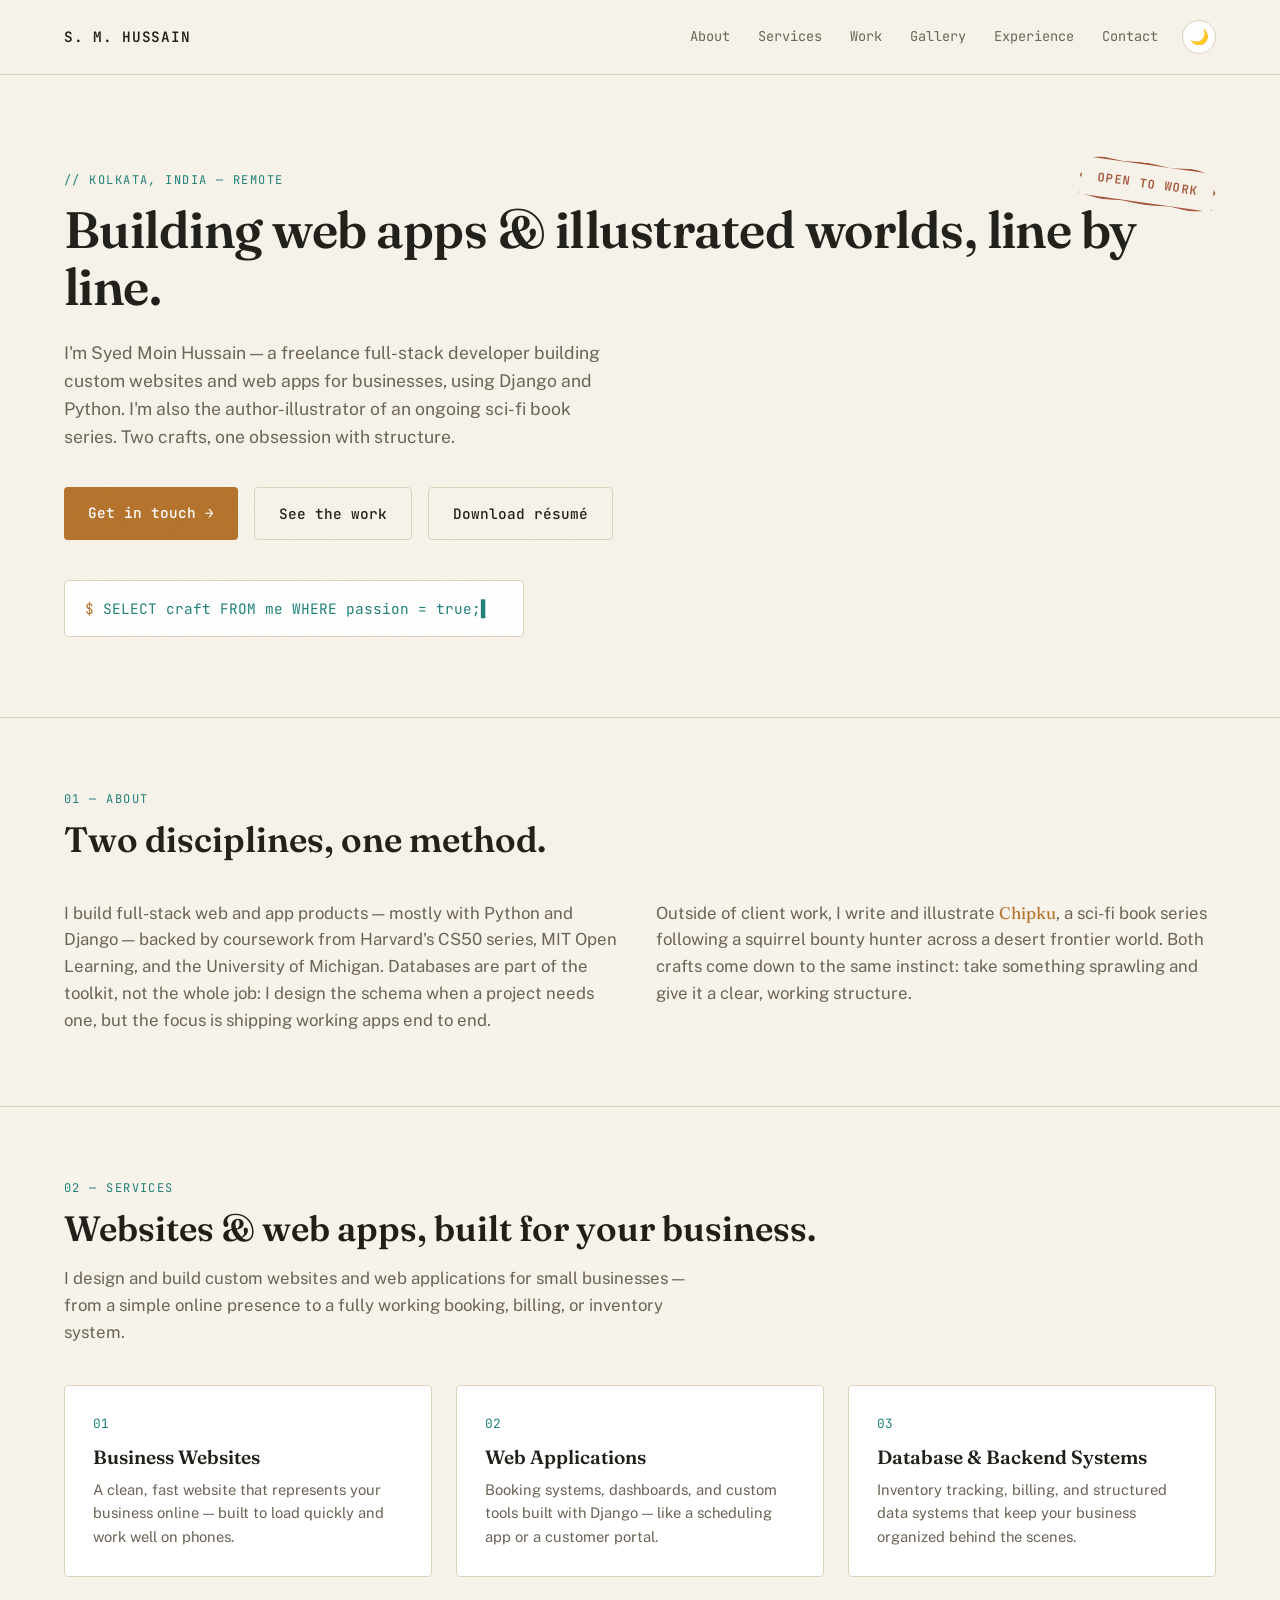
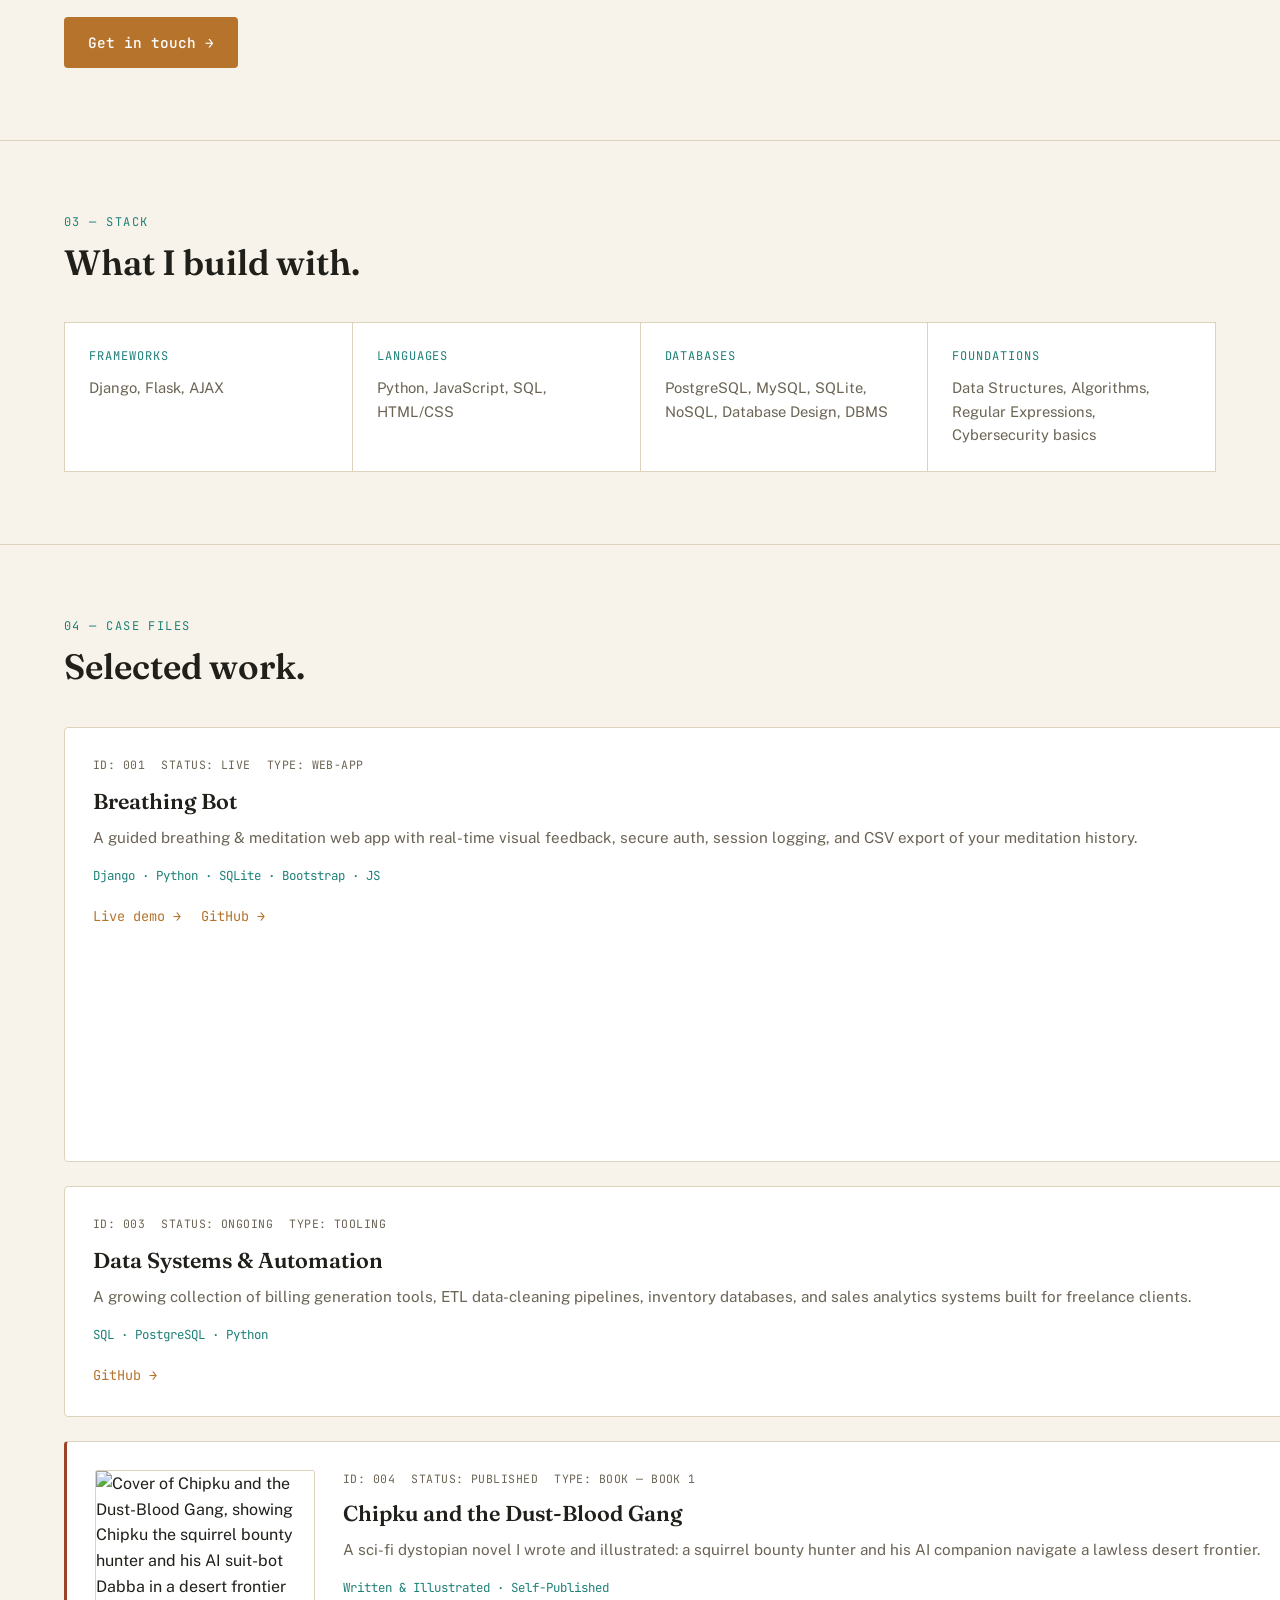
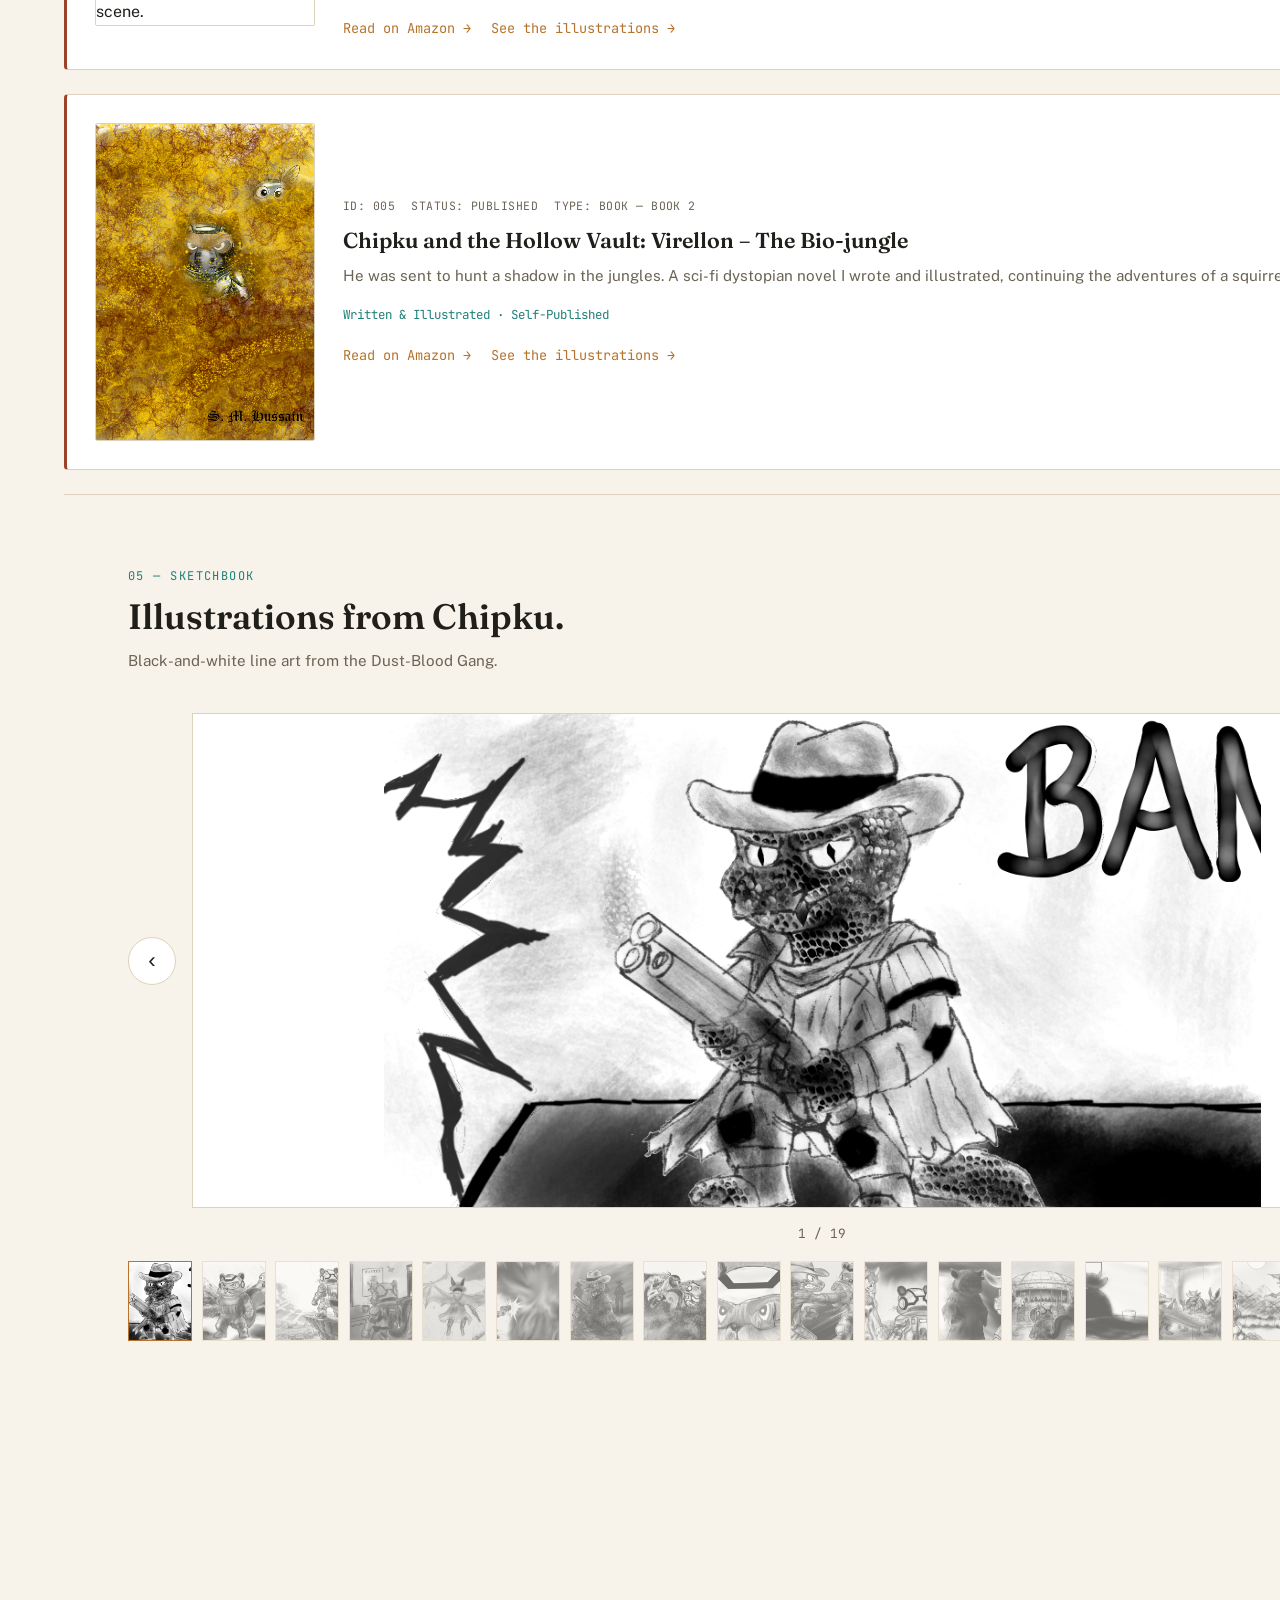
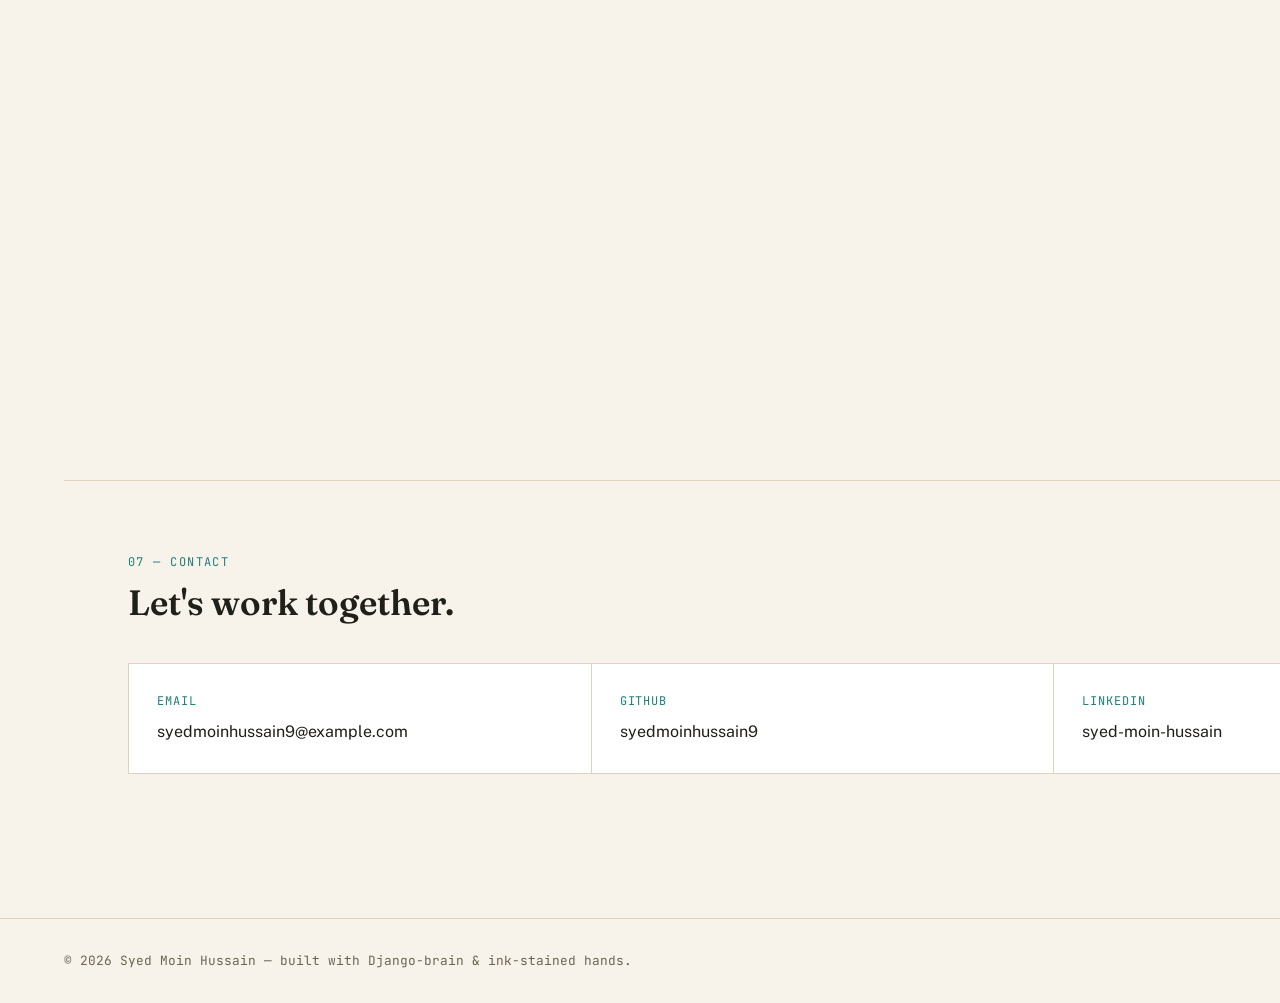
==== commit d8e6cbee: "Update portfolio with Book 2 HTML and cover photo" ====
--- a/docs/index.html
+++ b/docs/index.html
@@ -249,7 +249,7 @@
       <article class="case-card case-card--book">
         <a href="https://www.amazon.com/dp/B0HJ7Y7DR9" class="case-cover-link" aria-label="View Chipku and the Hollow Vault on Amazon">
           <!-- Note: Make sure to add your new cover image to your assets folder and update the src below -->
-          <img class="case-cover" src="assets/images/hollow-vault-cover.jpg" alt="Cover of Chipku and the Hollow Vault" loading="lazy">
+          <img class="case-cover" src="assets/images/CoverPhotoBook2.webp" alt="Cover of Chipku and the Hollow Vault" loading="lazy">
         </a>
         <div class="case-book-content">
           <div class="case-meta mono">
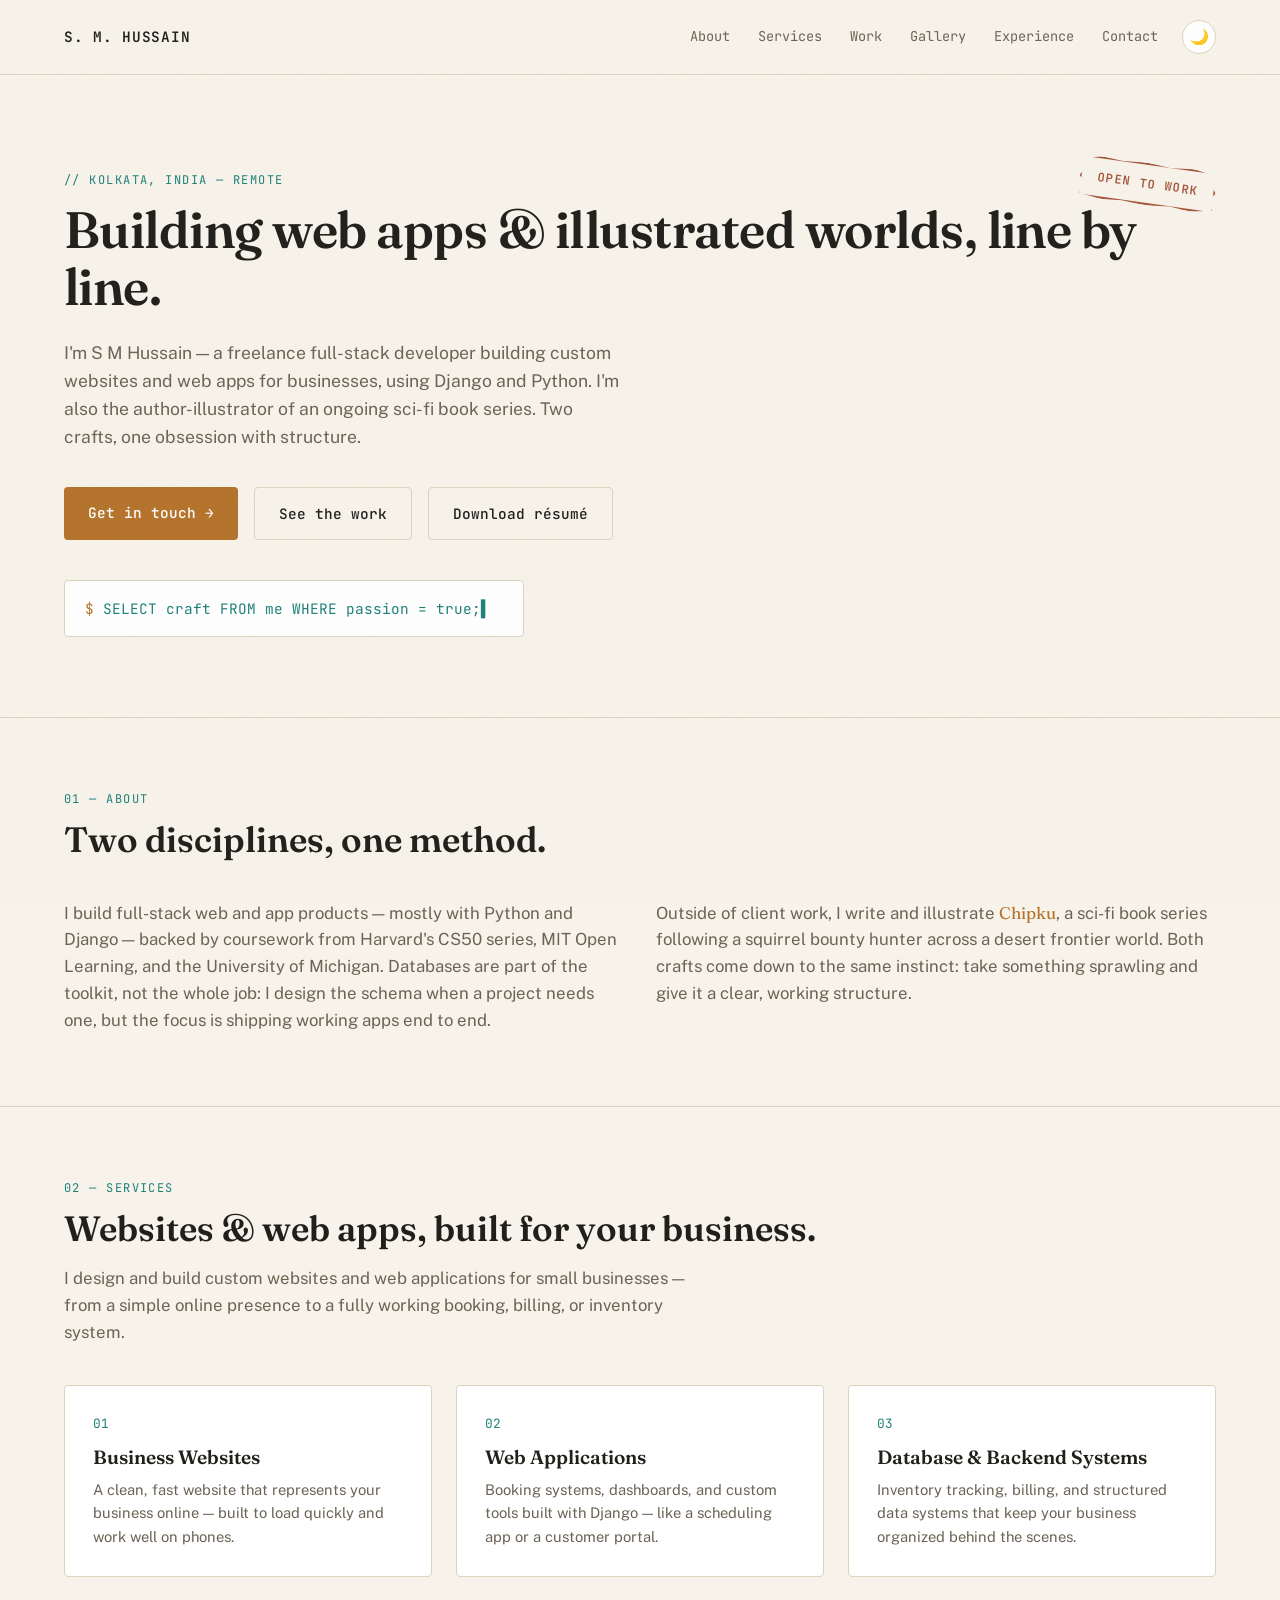
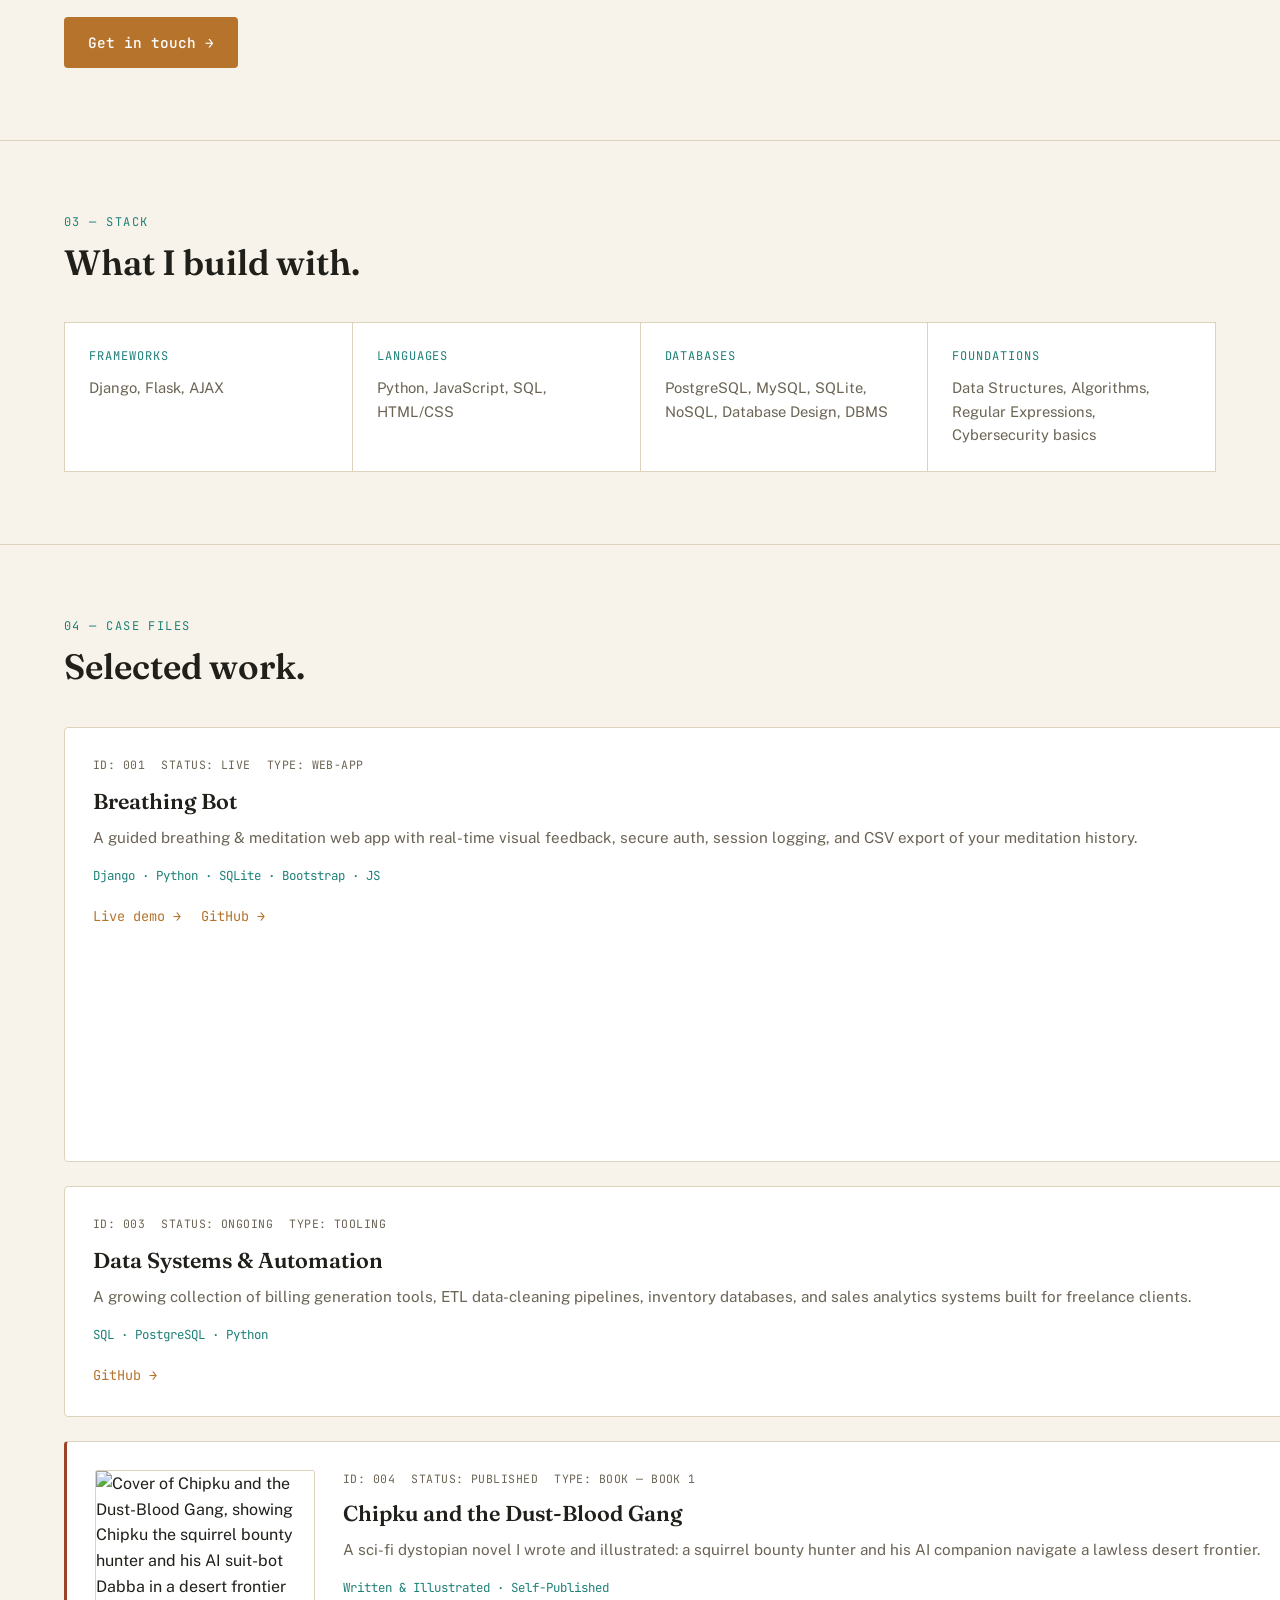
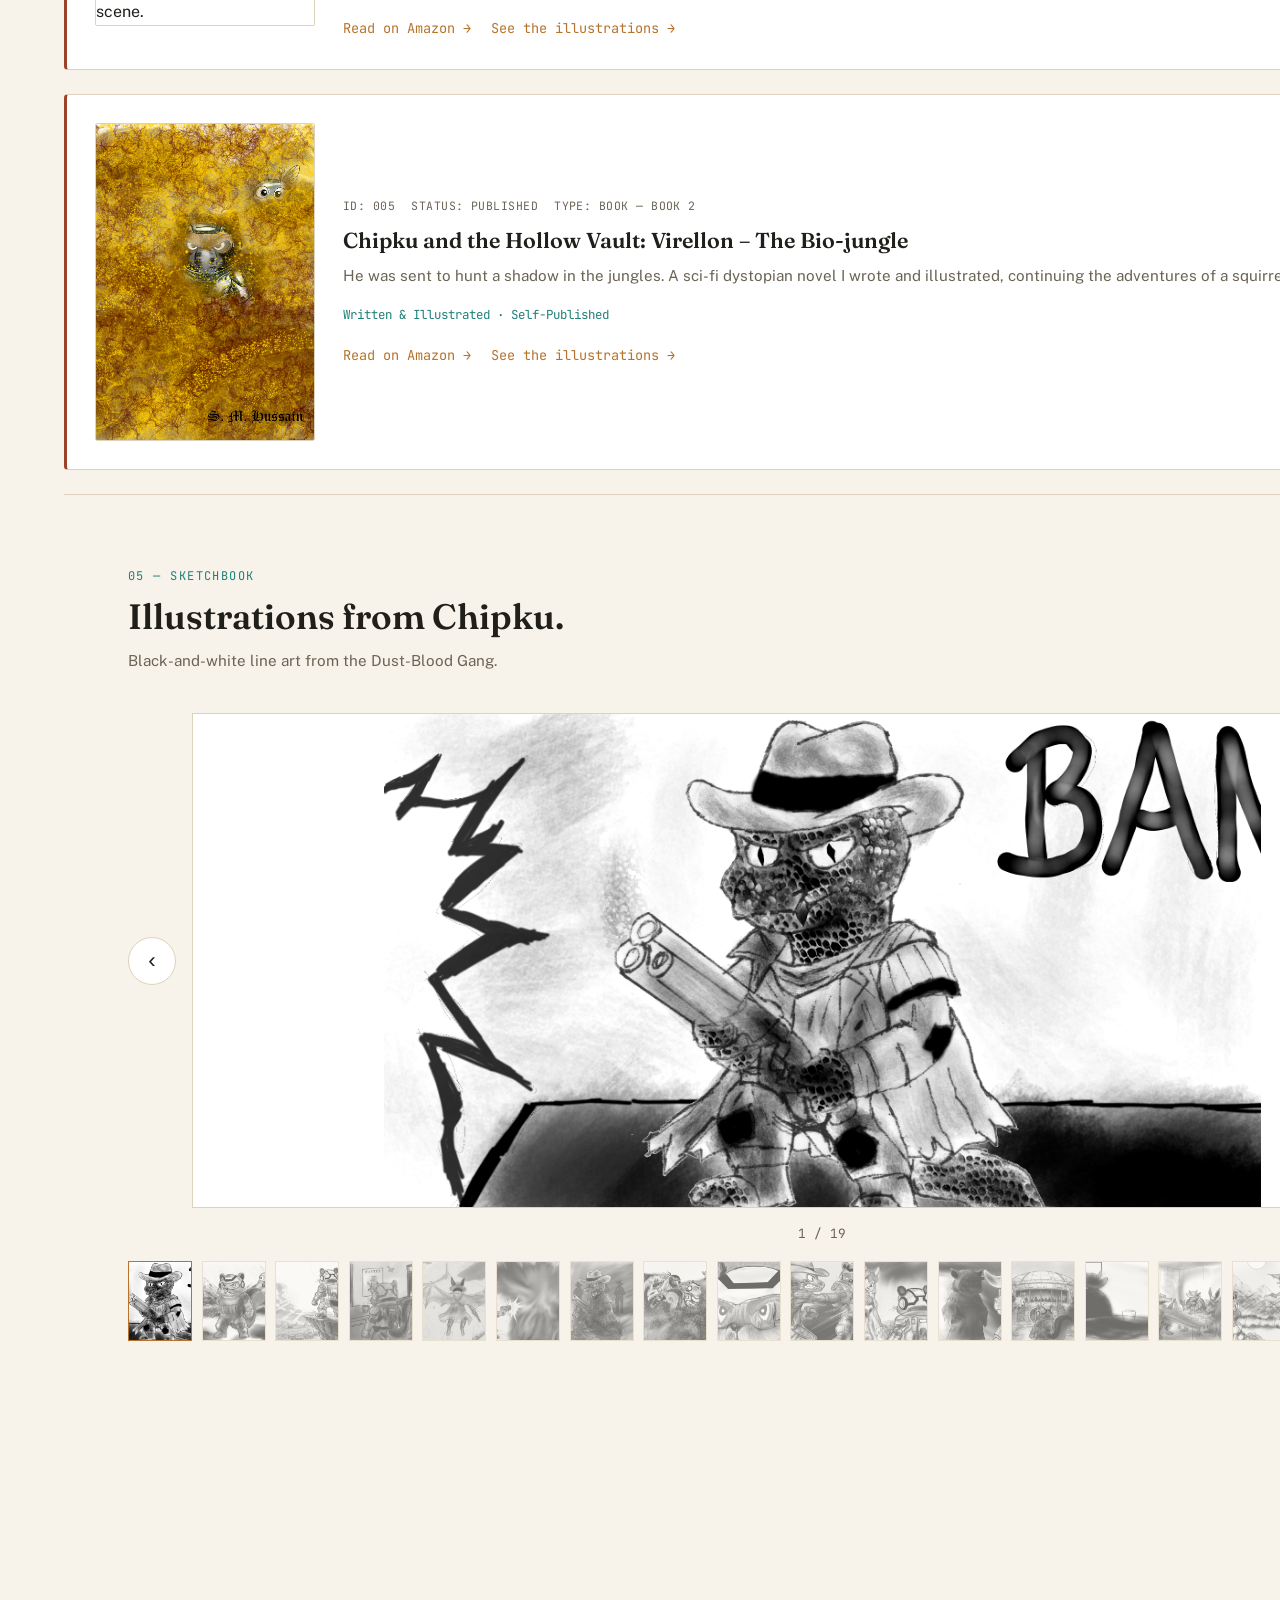
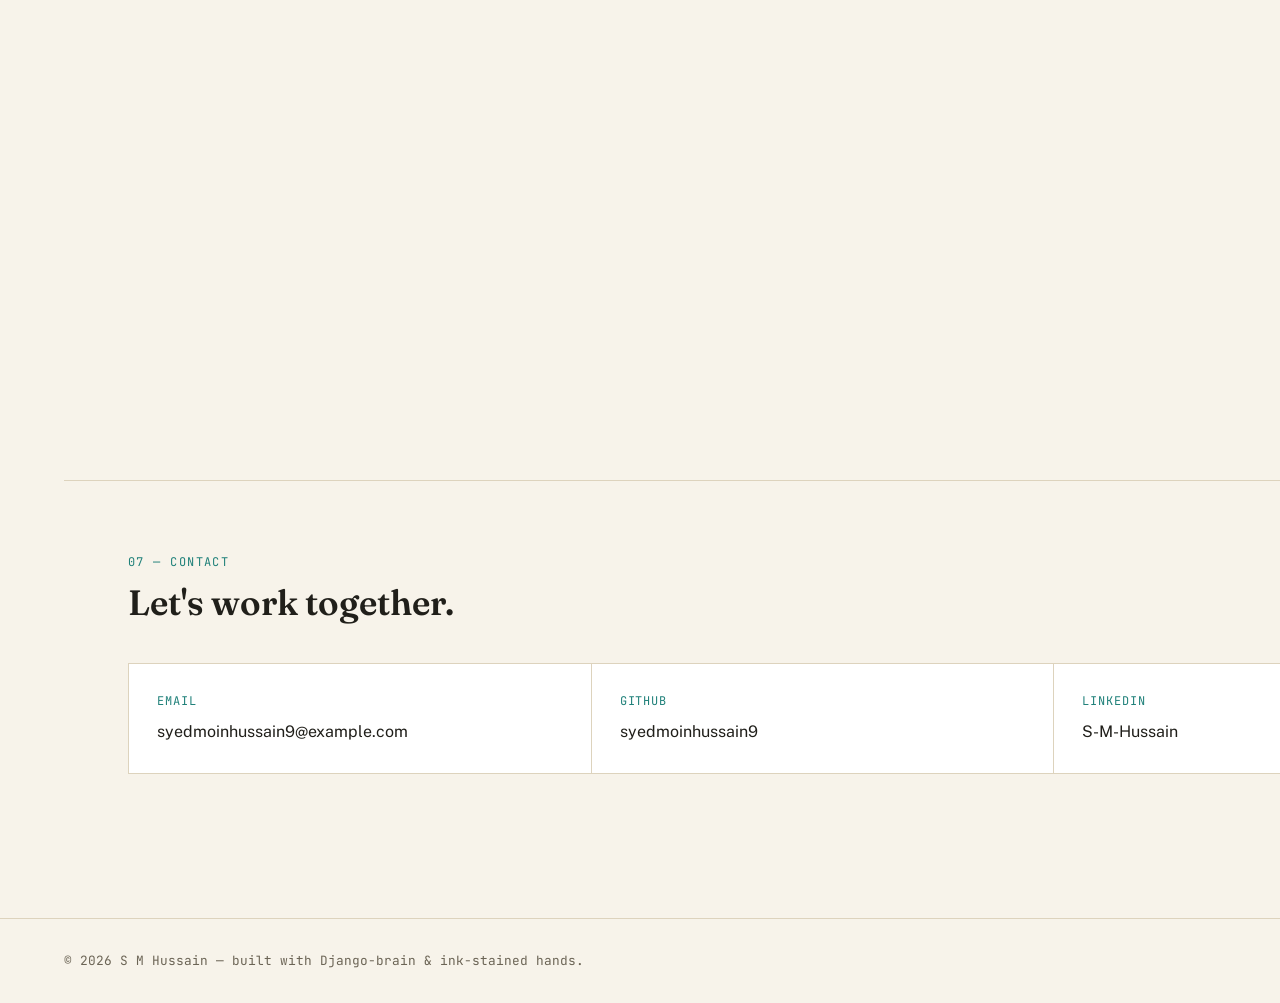
==== commit 1391724a: "Important changes" ====
--- a/docs/index.html
+++ b/docs/index.html
@@ -3,8 +3,8 @@
 <head>
 <meta charset="UTF-8">
 <meta name="viewport" content="width=device-width, initial-scale=1.0">
-<title>Syed Moin Hussain — Programmer, Author & Illustrator</title>
-<meta name="description" content="Portfolio of Syed Moin Hussain — freelance full-stack web & app developer, author and illustrator based in Kolkata, India.">
+<title>S M Hussain — Programmer, Author & Illustrator</title>
+<meta name="description" content="Portfolio of S M Hussain — freelance full-stack web & app developer, author and illustrator based in Kolkata, India.">
 
 <script>
   // Set theme before first paint to avoid a flash of the wrong theme
@@ -59,7 +59,7 @@
         Building web apps &amp; illustrated worlds, line by line.
       </h1>
       <p class="hero-sub">
-        I'm Syed Moin Hussain — a freelance full-stack developer building
+        I'm S M Hussain — a freelance full-stack developer building
         custom websites and web apps for businesses, using Django and Python.
         I'm also the author-illustrator of an ongoing sci-fi book series. Two
         crafts, one obsession with structure.
@@ -350,9 +350,9 @@
         <span class="mono">github</span>
         <span>syedmoinhussain9</span>
       </a>
-      <a href="https://www.linkedin.com/in/syed-moin-hussain-5823b2195" class="contact-link">
+      <a href="https://www.linkedin.com/in/s-m-hussain-5823b2195/" class="contact-link">
         <span class="mono">linkedin</span>
-        <span>syed-moin-hussain</span>
+        <span>S-M-Hussain</span>
       </a>
     </div>
   </section>
@@ -360,7 +360,7 @@
 </main>
 
 <footer class="site-footer">
-  <p class="mono">© <span id="year"></span> Syed Moin Hussain — built with Django-brain &amp; ink-stained hands.</p>
+  <p class="mono">© <span id="year"></span> S M Hussain — built with Django-brain &amp; ink-stained hands.</p>
 </footer>
 
 <script src="js/script.js"></script>
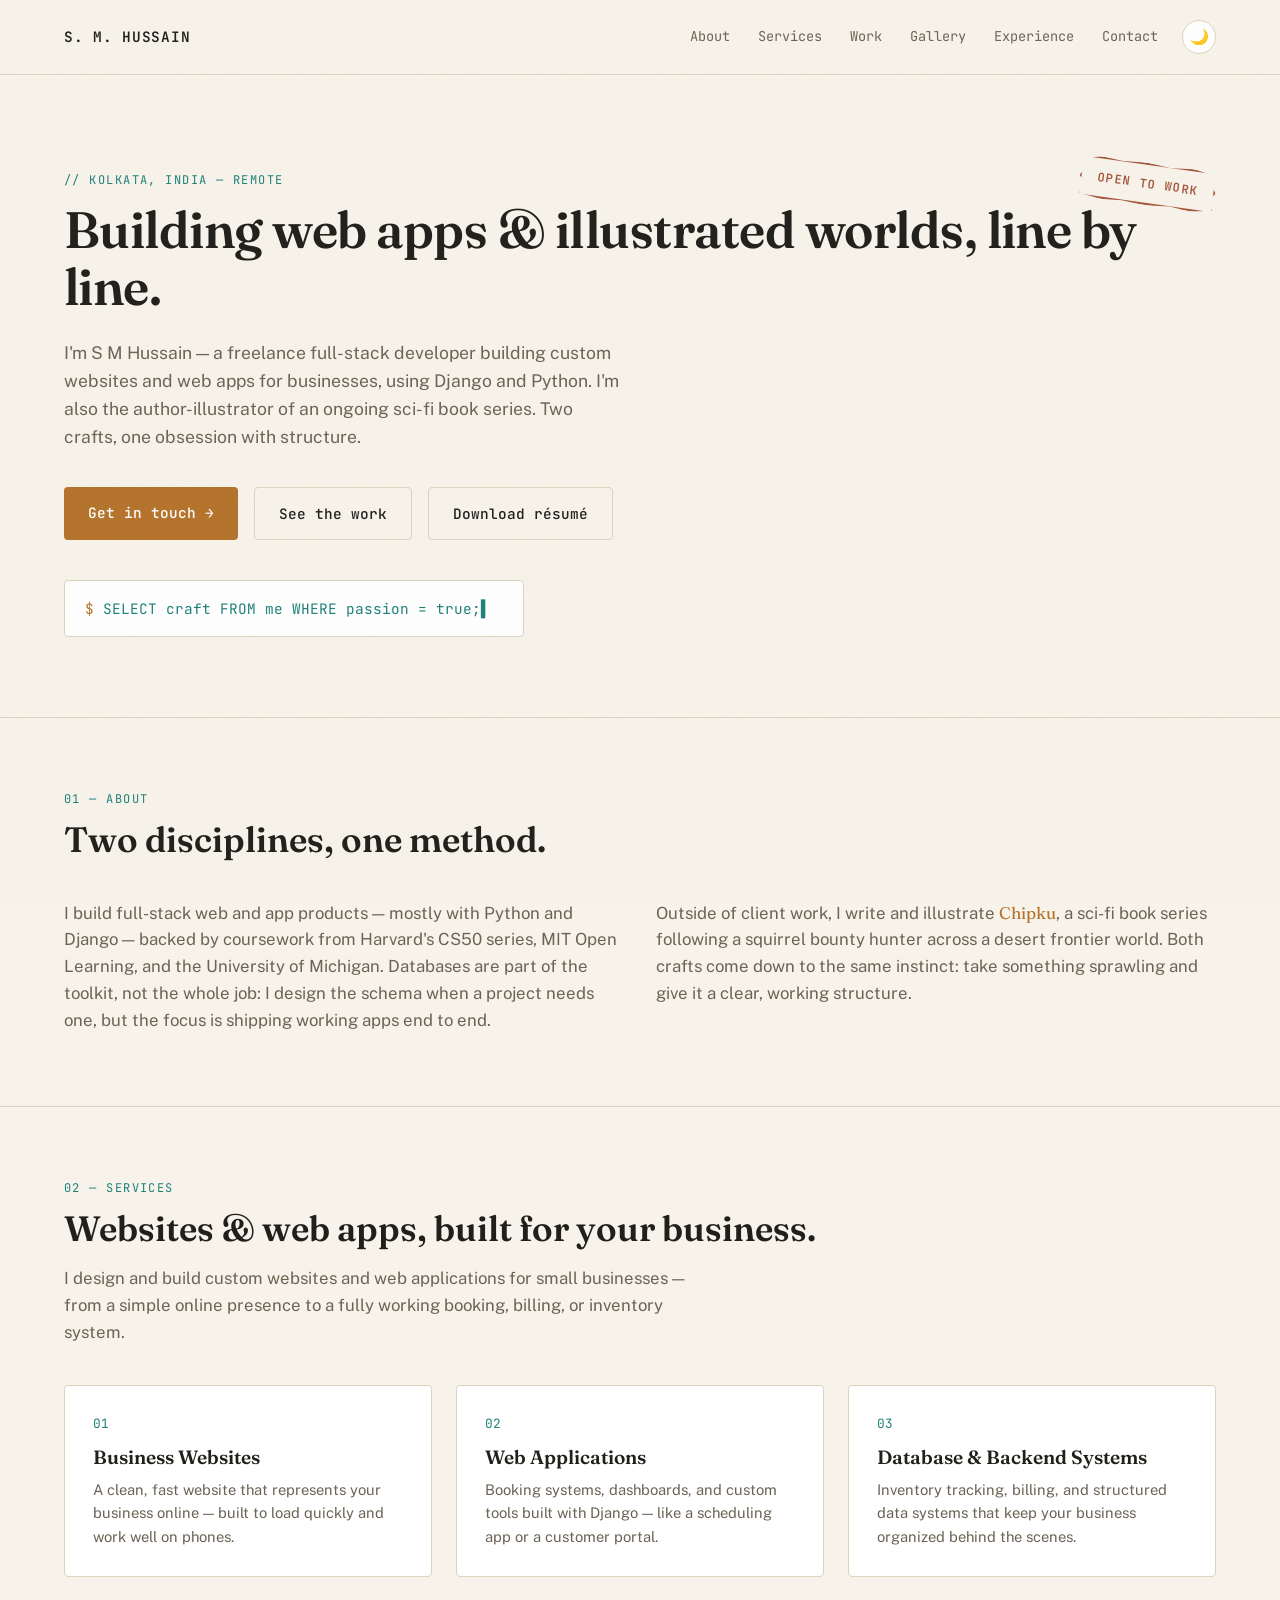
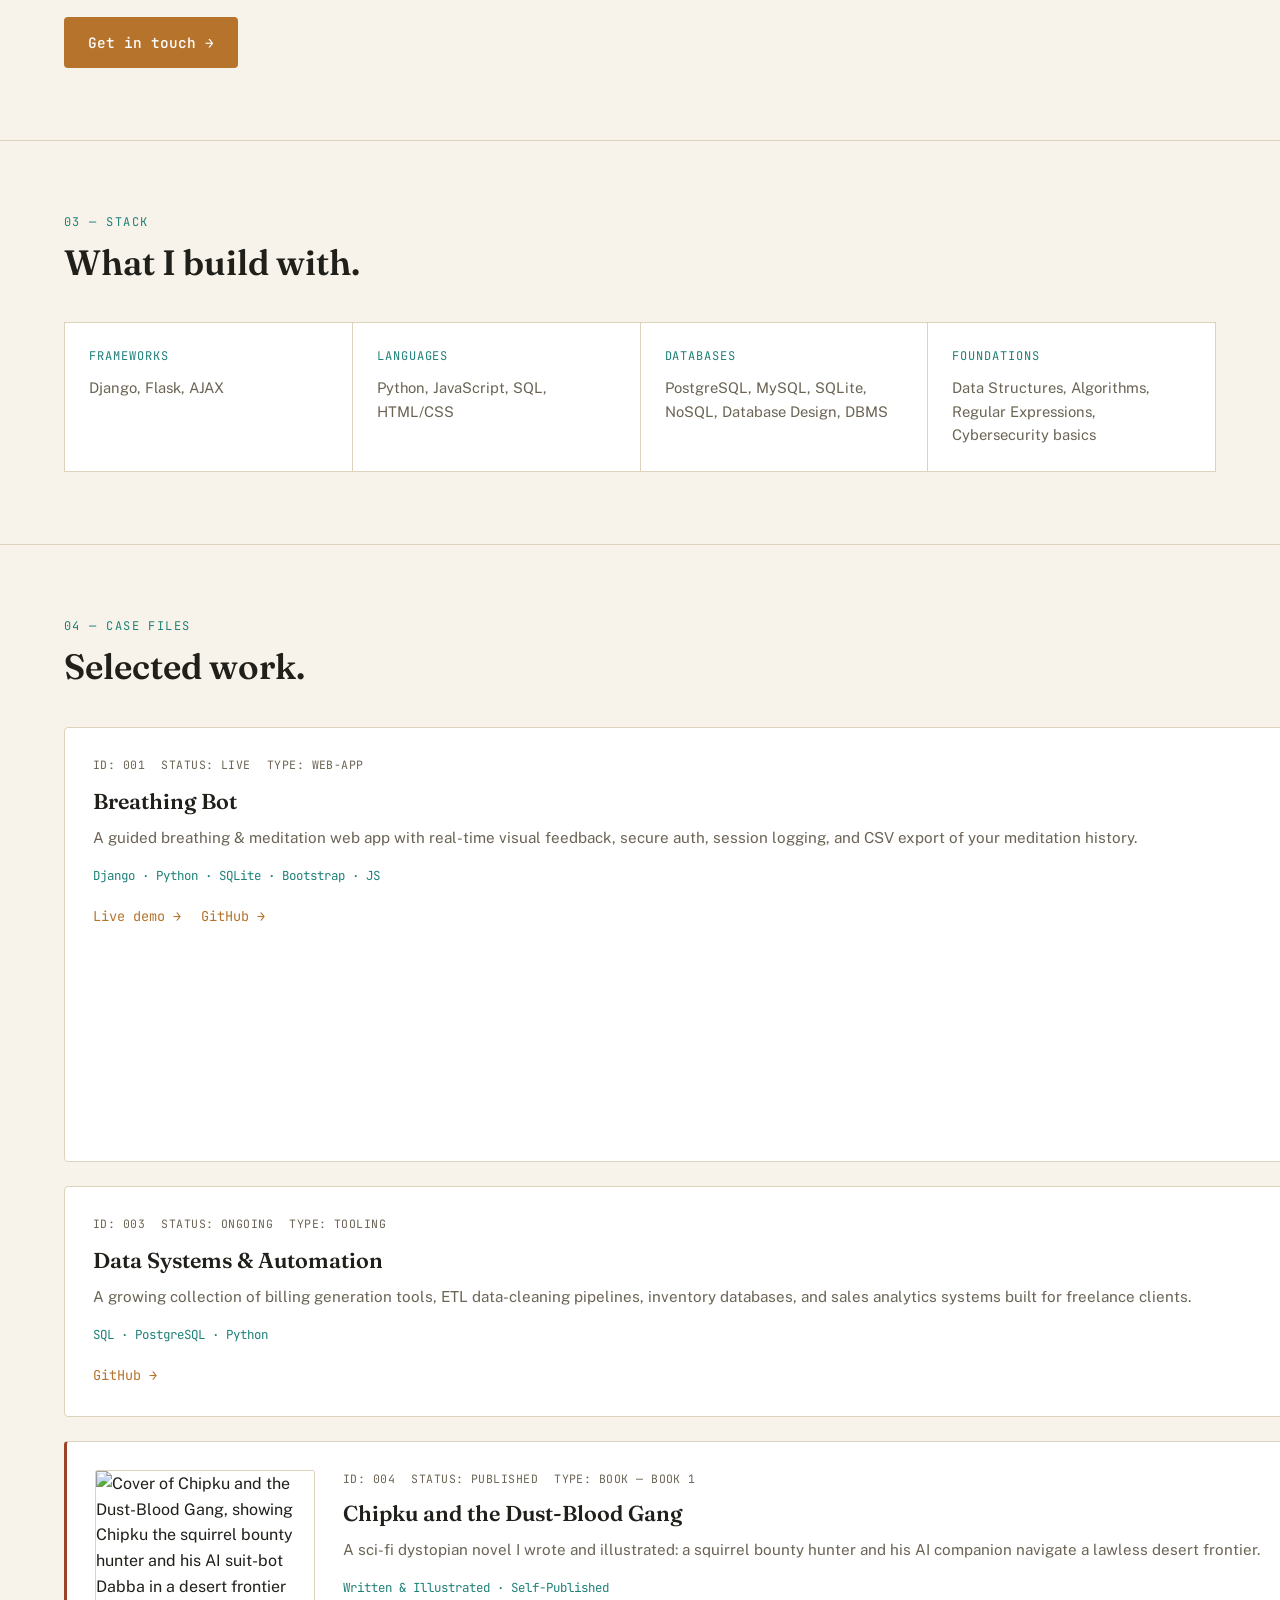
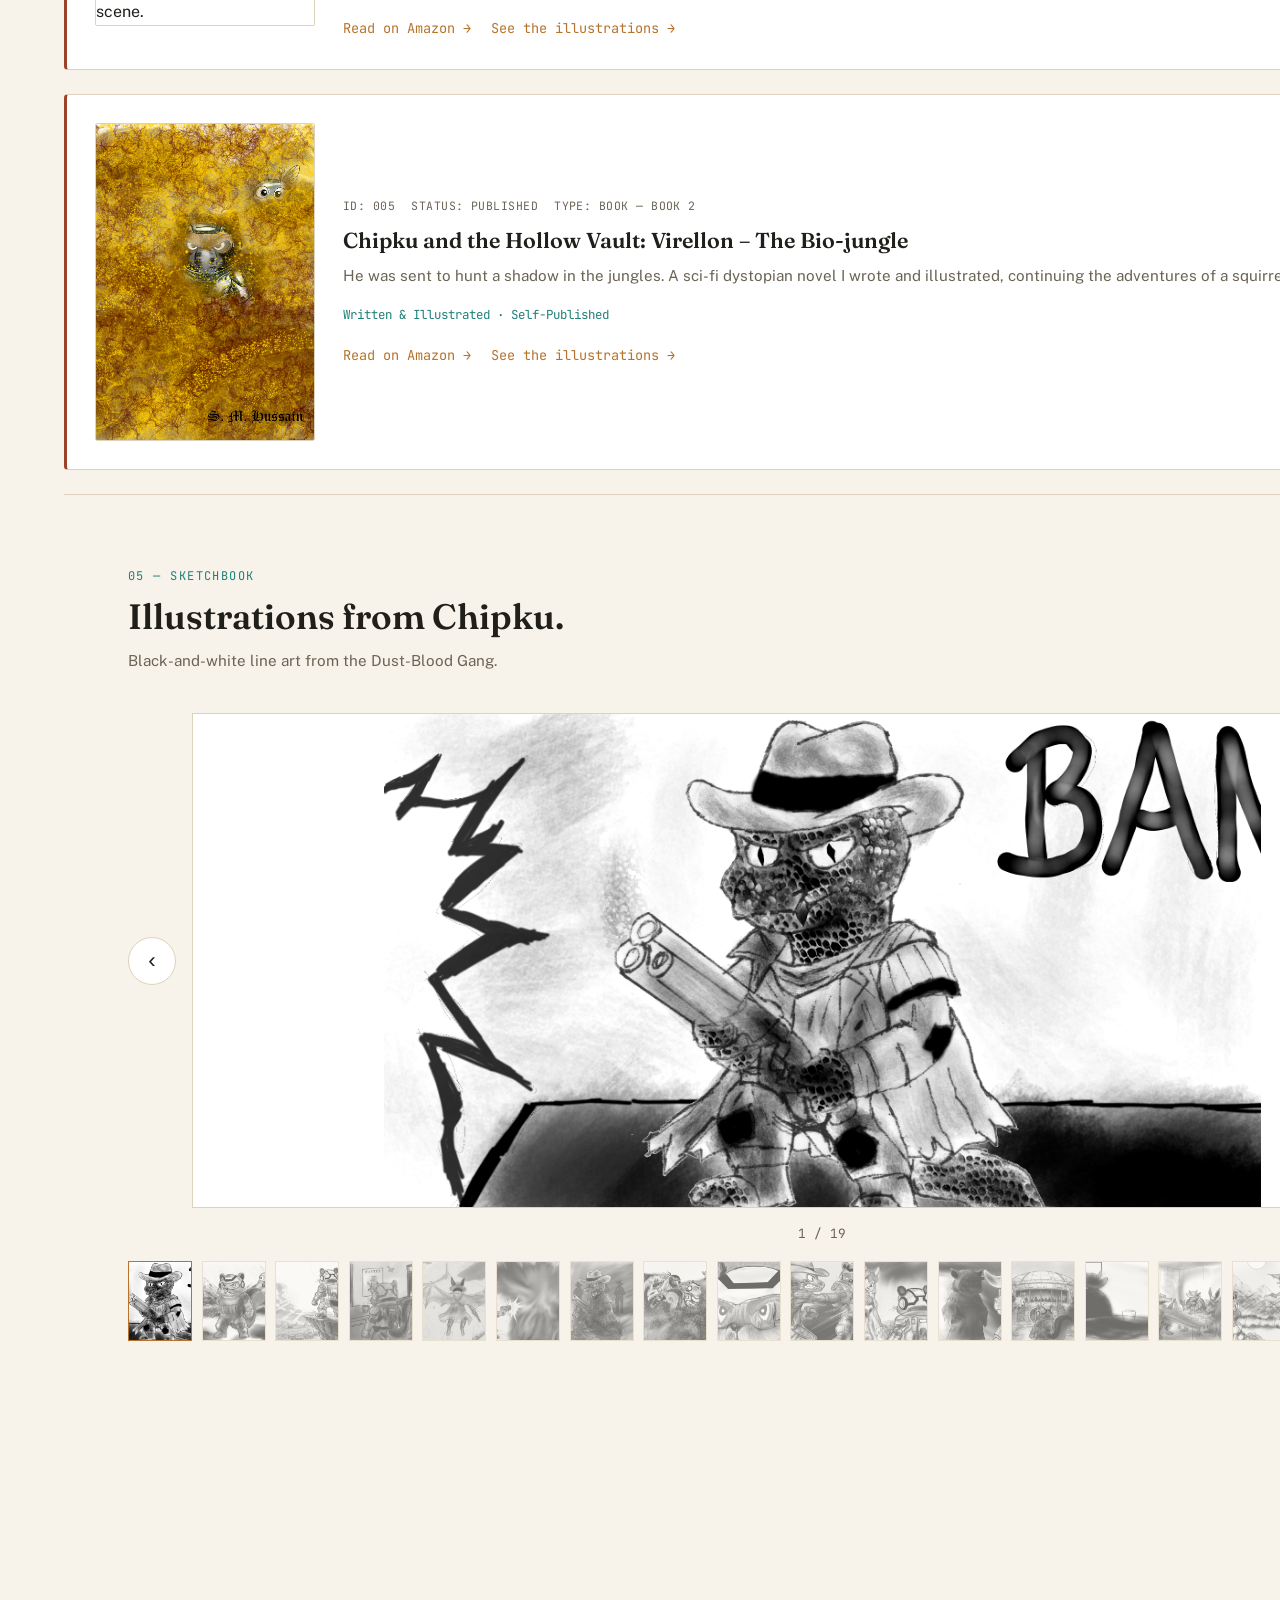
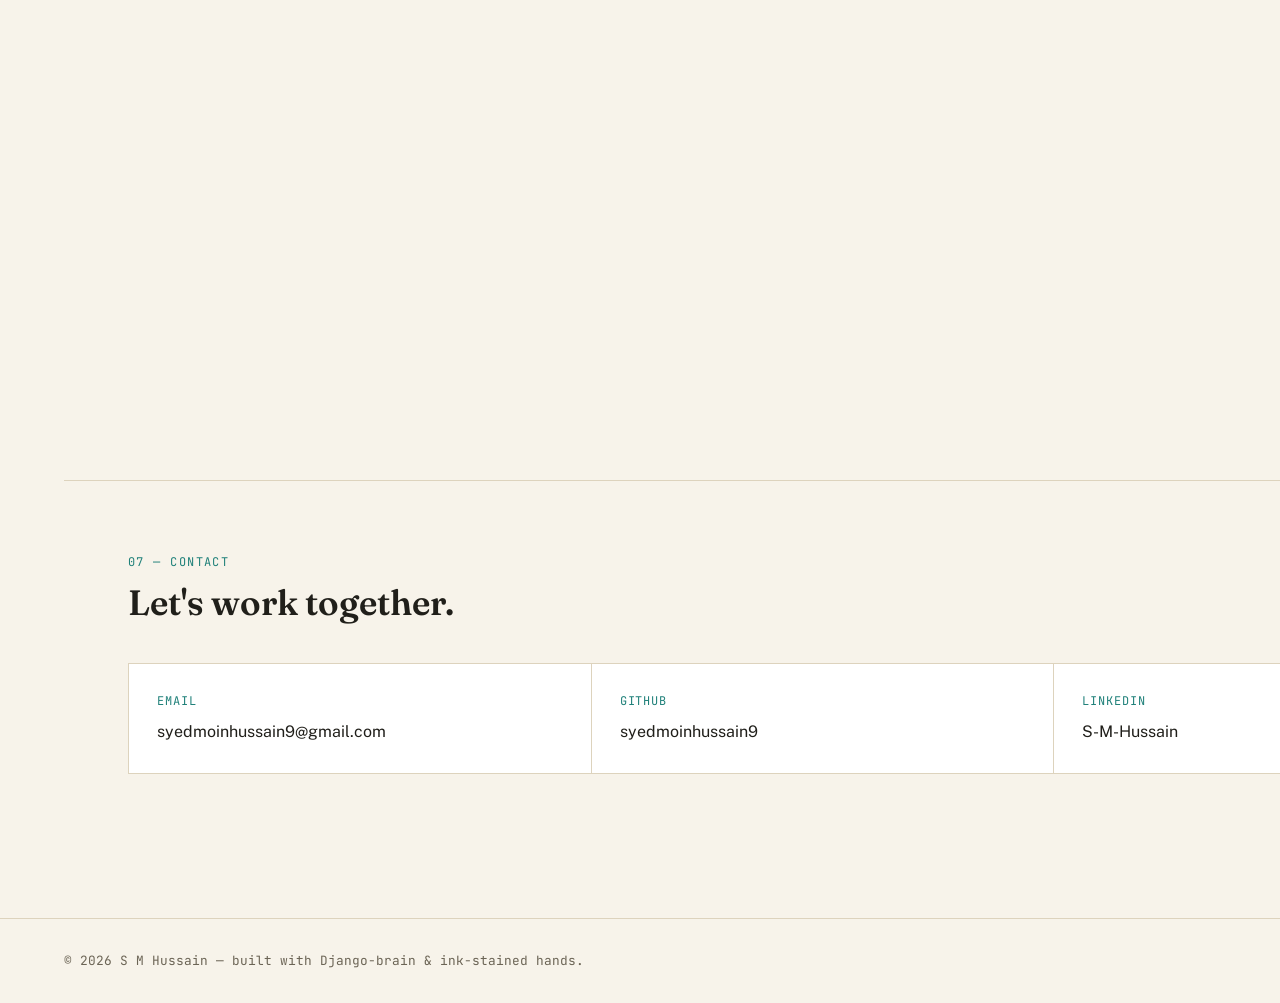
==== commit 85bc5432: "email" ====
--- a/docs/index.html
+++ b/docs/index.html
@@ -342,9 +342,9 @@
       <h2>Let's work together.</h2>
     </div>
     <div class="contact-grid">
-      <a href="mailto:syedmoinhussain9@example.com" class="contact-link">
+      <a href="mailto:syedmoinhussain9@gmail.com" class="contact-link">
         <span class="mono">email</span>
-        <span>syedmoinhussain9@example.com</span>
+        <span>syedmoinhussain9@gmail.com</span>
       </a>
       <a href="https://github.com/syedmoinhussain9" class="contact-link">
         <span class="mono">github</span>
